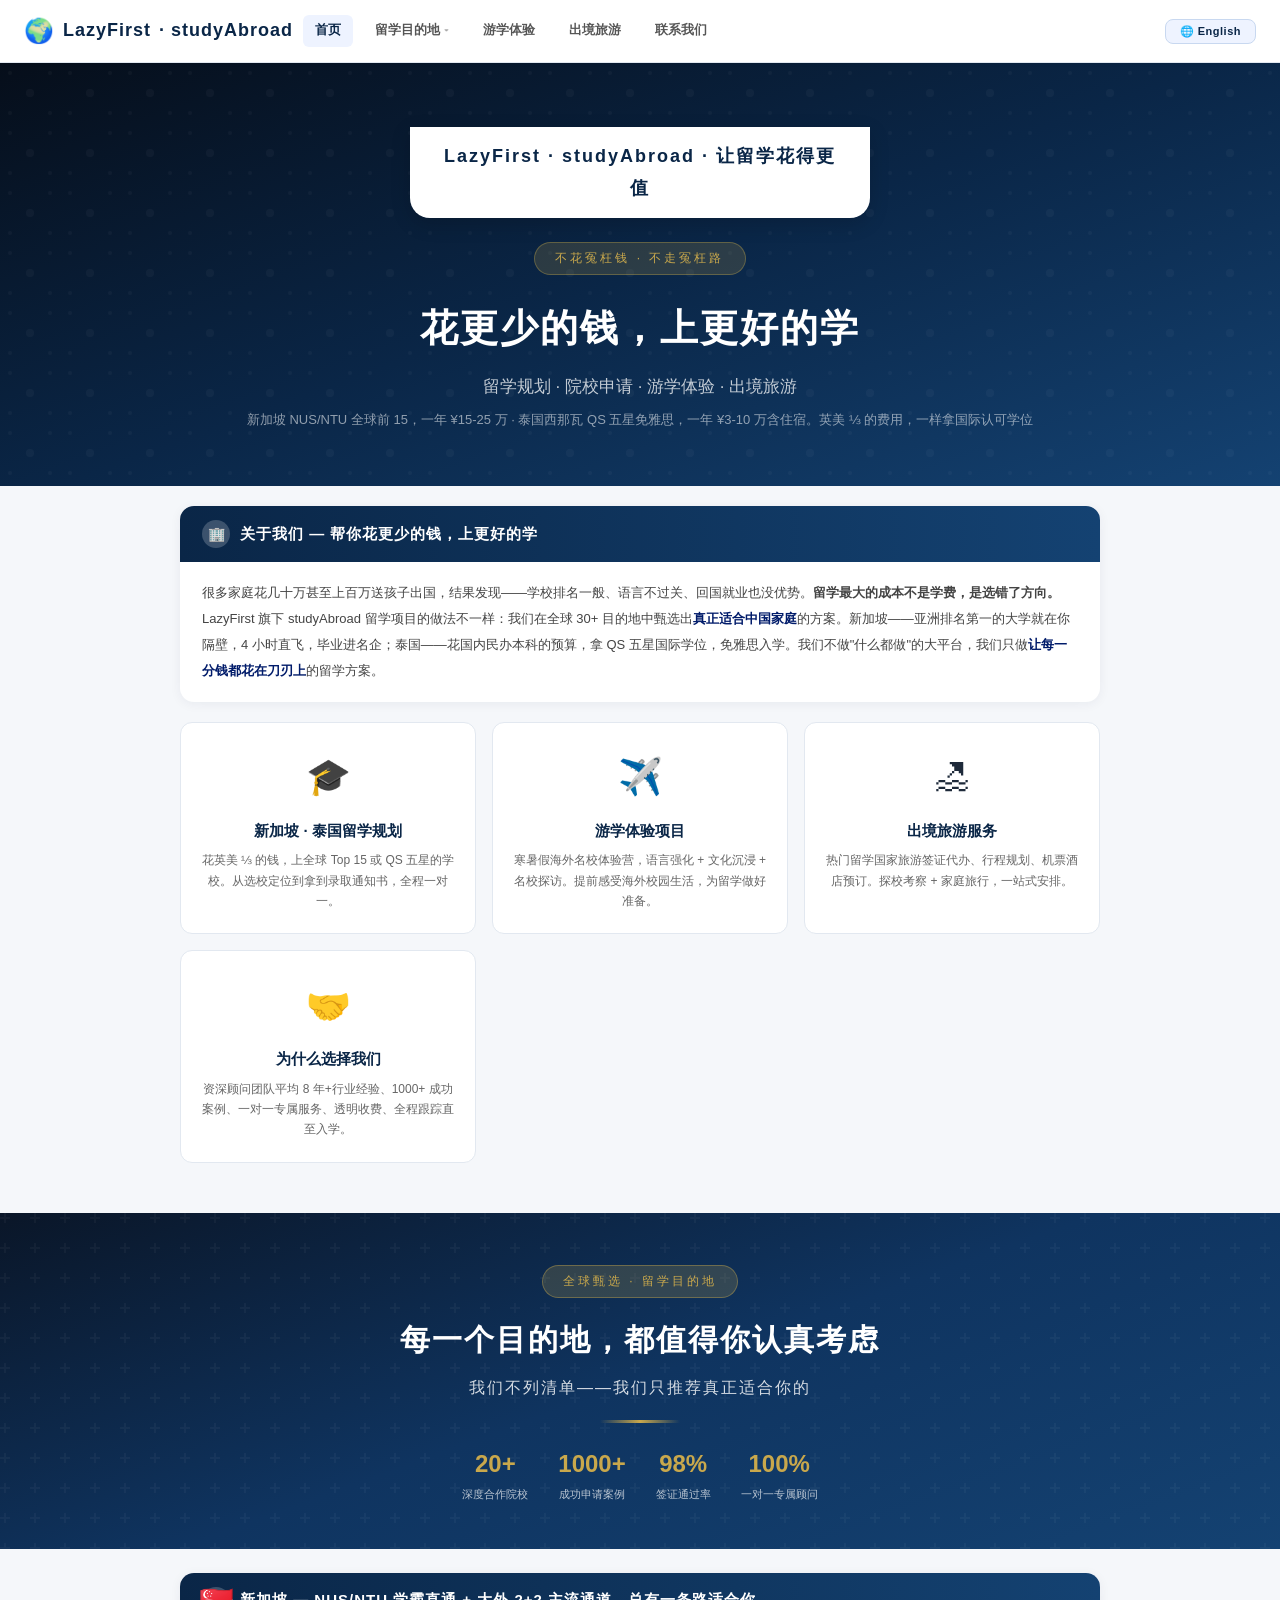
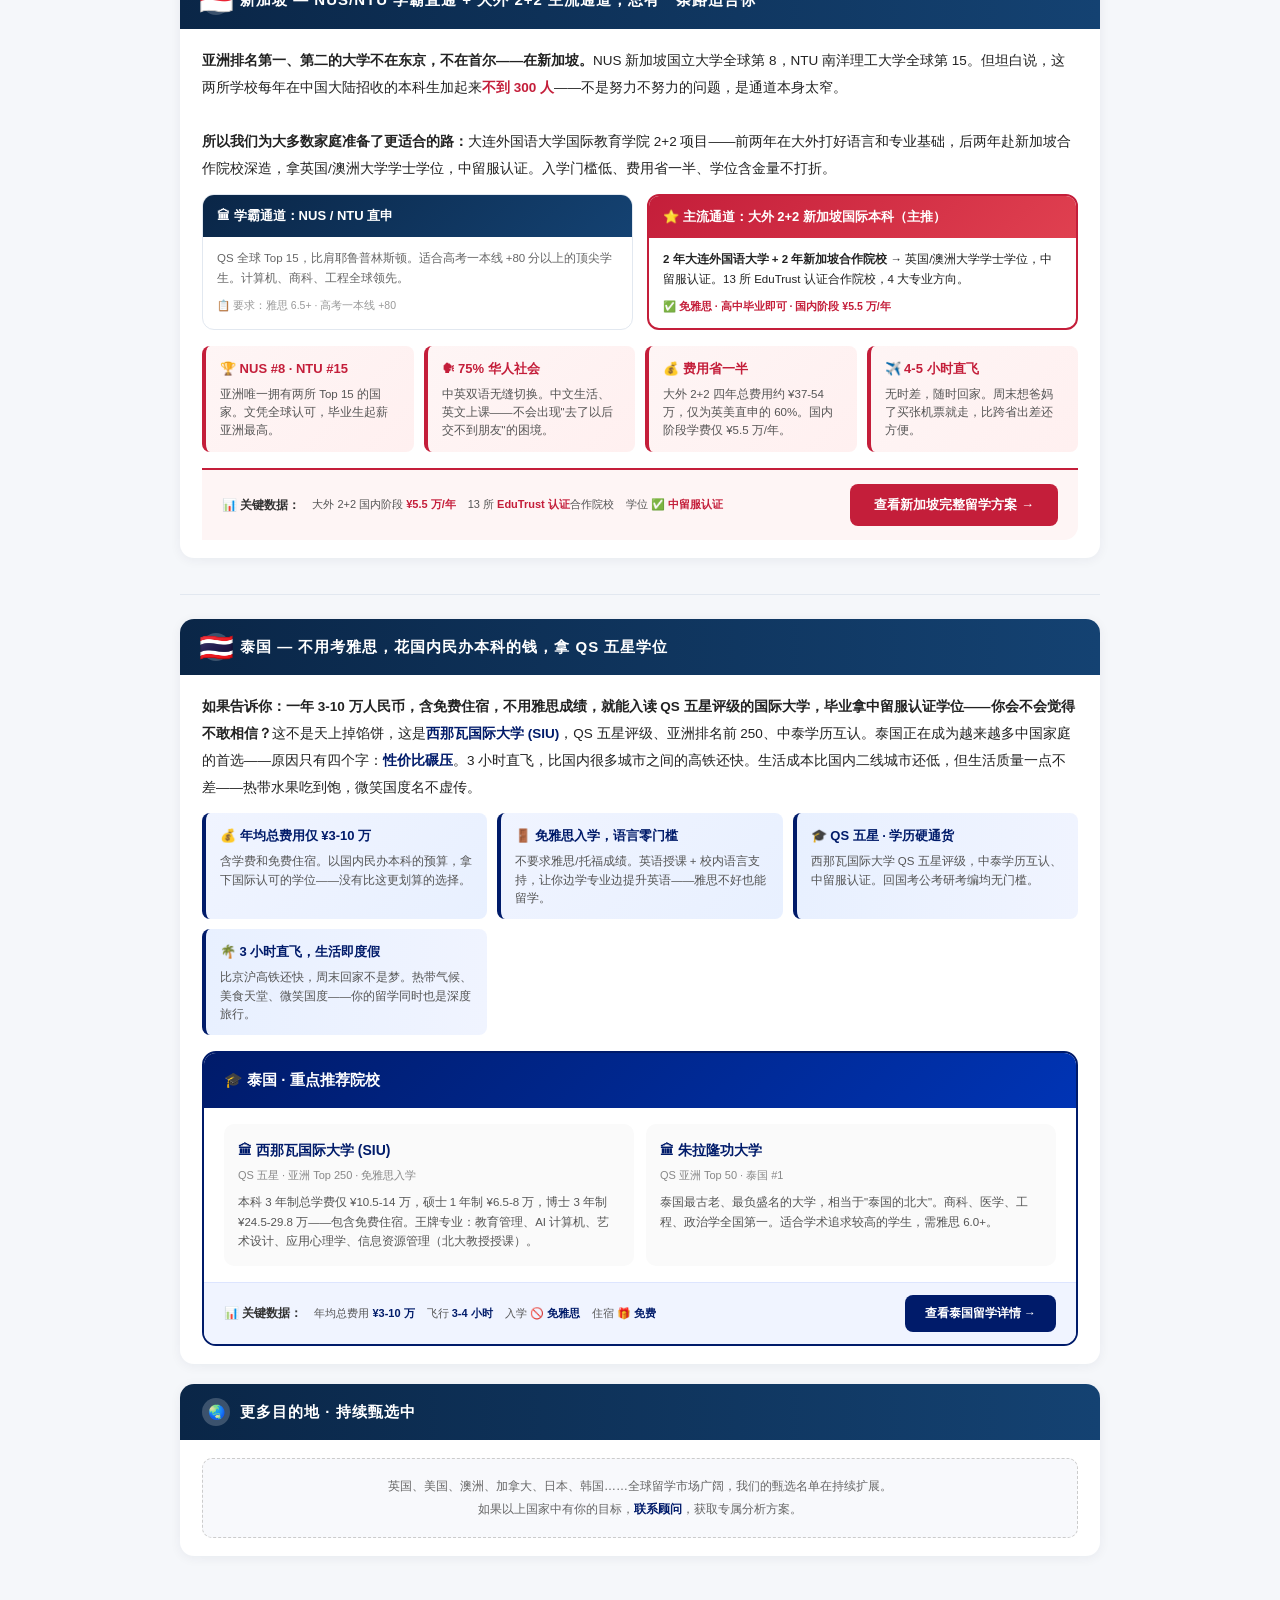
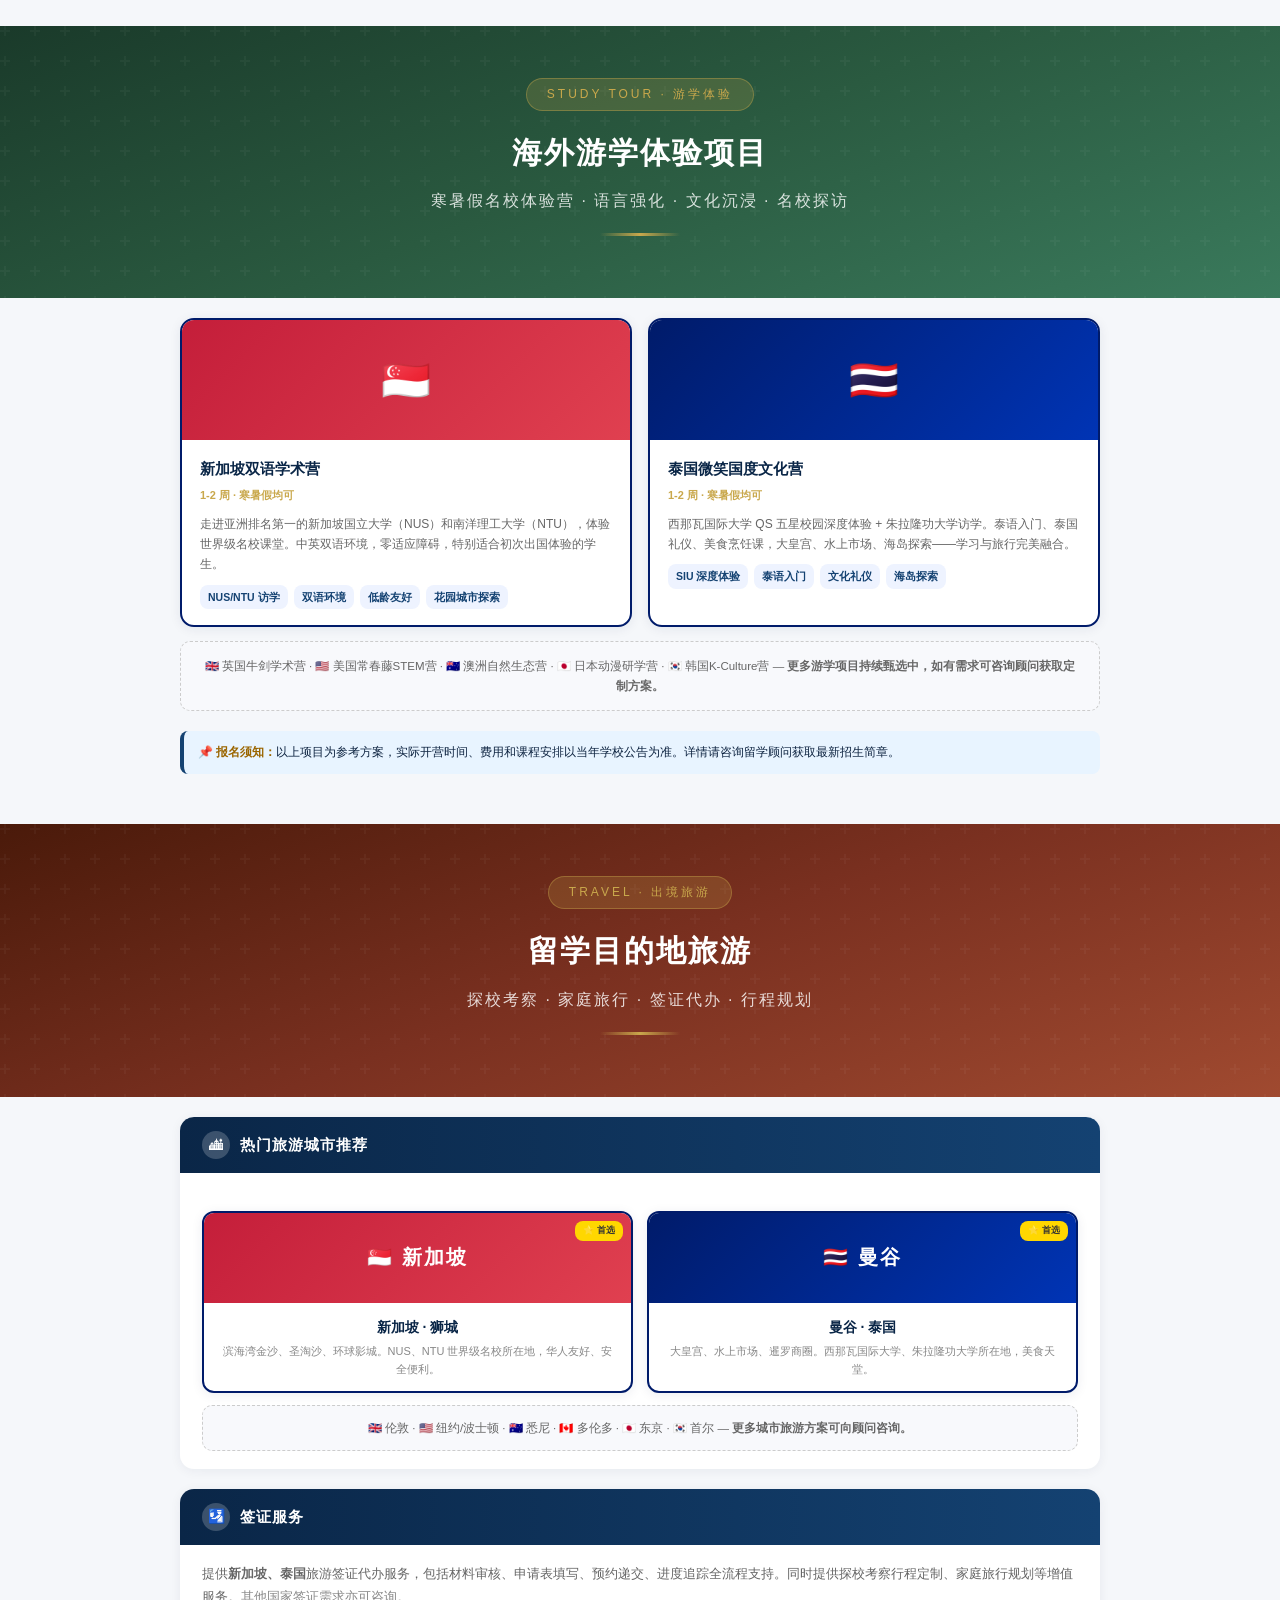
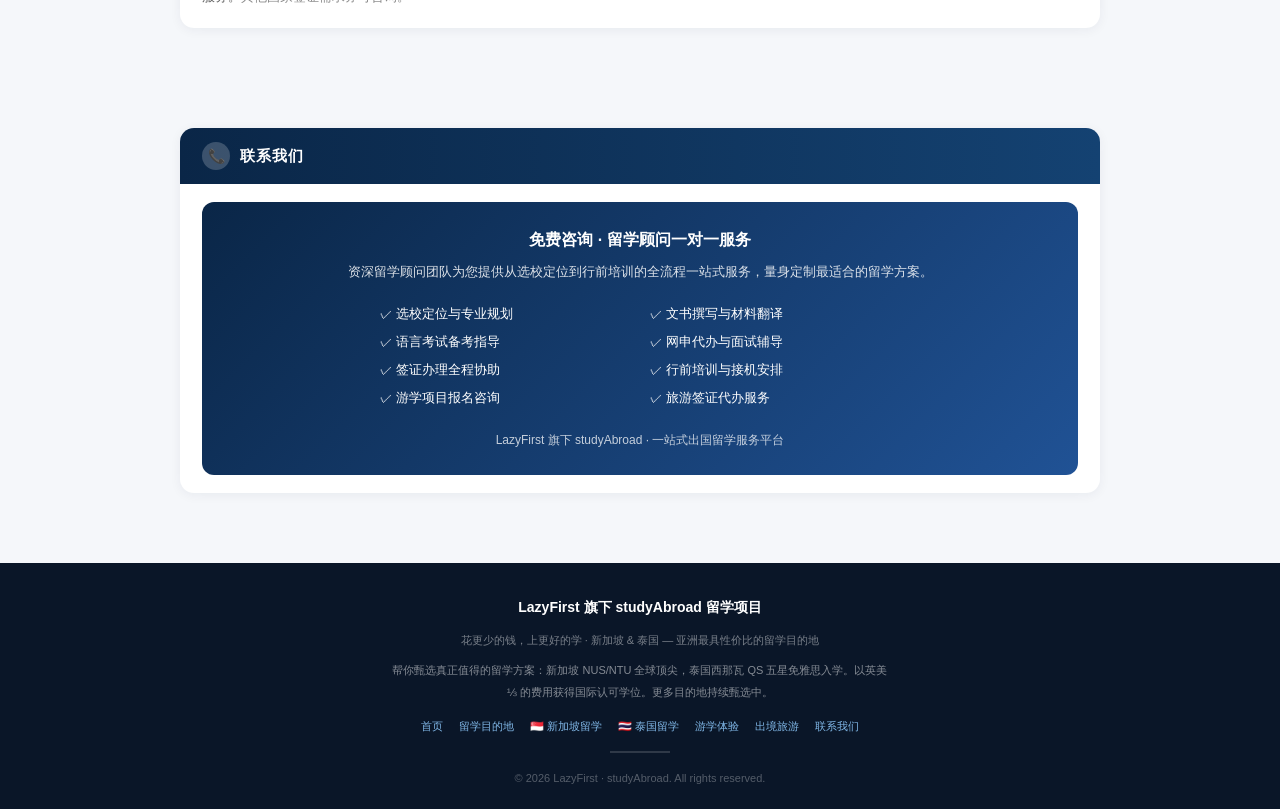
==== index.html @ 989ac6bc "feat: studyAbroad 留学项目初始提交 - 首页 index.html: 新加坡+泰国重点推荐，全球甄选叙事 - 8个国家页面: sg/th/uk/us/au/ca/jp/kr - 新加" ====
<!DOCTYPE html>
<html lang="zh-CN">
<head>
<meta charset="UTF-8">
<meta name="viewport" content="width=device-width,initial-scale=1.0">
<title>LazyFirst · studyAbroad — 花更少的钱，上更好的学 | 新加坡 · 泰国留学</title>
<meta name="description" content="LazyFirst 旗下 studyAbroad 留学项目，帮你花更少的钱上更好的学。新加坡 NUS/NTU 全球前 15，一年 ¥15-25 万；泰国西那瓦 QS 五星免雅思，一年 ¥3-10 万含住宿。留学规划、院校申请、游学体验一站式服务。">
<meta property="og:title" content="LazyFirst · studyAbroad — 花更少的钱，上更好的学">
<meta property="og:description" content="新加坡 NUS/NTU 全球顶尖，泰国西那瓦 QS 五星免雅思。用英美 ⅓ 的费用，拿国际认可的学位。">
<meta property="og:type" content="website">
<link rel="stylesheet" href="css/style.css">
<style>
/* Inline styles specific to portal homepage */
.country-card{position:relative;}
.country-card.partner{border-color:#144272;border-width:2px;}
.country-card.partner .cc-tag{display:block;}
.school-card.disabled{opacity:.7;pointer-events:none;position:relative;}
.school-card.disabled .sc-img::after{content:"即将上线";position:absolute;top:50%;left:50%;transform:translate(-50%,-50%);background:rgba(0,0,0,.5);color:#fff;font-size:12px;padding:4px 14px;border-radius:10px;}
</style>
<script type="application/ld+json">
{
  "@context": "https://schema.org",
  "@type": "EducationalOrganization",
  "name": "LazyFirst 旗下 studyAbroad 一站式出国留学服务平台",
  "description": "帮你花更少的钱上更好的学。新加坡 NUS/NTU 全球顶尖，泰国西那瓦 QS 五星免雅思入学，留学规划院校申请游学体验一站式服务",
  "address": {"@type": "PostalAddress","addressCountry": "CN"}
}
</script>
</head>
<body>

<!-- ══ Brand Bar ══ -->
<div class="brand-bar">
  <a href="#home" class="brand-logo">
    <span class="logo-icon">🌍</span> <strong>LazyFirst</strong> · studyAbroad
  </a>
  <div class="brand-nav">
    <a href="#home" class="active"><span class="zh-text">首页</span><span class="en-text">Home</span></a>
    <div class="nav-dropdown">
      <a href="#destinations"><span class="zh-text">留学目的地</span><span class="en-text">Destinations</span></a>
      <div class="dropdown-menu">
        <a href="schools/sg.html">🇸🇬 <span class="zh-text">新加坡留学</span><span class="en-text">Singapore</span> <span style="font-size:10px;color:#e6a817;">⭐ 甄选</span></a>
        <a href="schools/th.html">🇹🇭 <span class="zh-text">泰国留学</span><span class="en-text">Thailand</span> <span style="font-size:10px;color:#e6a817;">⭐ 甄选</span></a>
      </div>
    </div>
    <a href="#tours"><span class="zh-text">游学体验</span><span class="en-text">Study Tours</span></a>
    <a href="#travel"><span class="zh-text">出境旅游</span><span class="en-text">Travel</span></a>
    <a href="#contact"><span class="zh-text">联系我们</span><span class="en-text">Contact</span></a>
  </div>
  <button class="brand-lang-btn" id="lang-toggle">🌐 English</button>
</div>

<!-- ═══ Chinese Panel (default) ═══ -->
<div class="panel" id="panel-zh" lang="zh-CN">

<!-- ══ #home — 首页 ══ -->
<div id="home-zh">
  <div class="hero-portal">
    <div class="hero-brand-bar">LazyFirst · studyAbroad · 让留学花得更值</div>
    <div class="hp-badge">不花冤枉钱 · 不走冤枉路</div>
    <h1>花更少的钱，上更好的学</h1>
    <div class="hp-sub">留学规划 · 院校申请 · 游学体验 · 出境旅游</div>
    <div class="hp-tagline">新加坡 NUS/NTU 全球前 15，一年 ¥15-25 万 · 泰国西那瓦 QS 五星免雅思，一年 ¥3-10 万含住宿。英美 ⅓ 的费用，一样拿国际认可学位</div>
  </div>

  <div class="container">
    <div class="section" style="margin-top:20px;">
      <div class="section-header"><div class="ic">🏢</div><h3>关于我们 — 帮你花更少的钱，上更好的学</h3></div>
      <div class="section-body">
        <p style="font-size:13px;color:#444;line-height:2;">很多家庭花几十万甚至上百万送孩子出国，结果发现——学校排名一般、语言不过关、回国就业也没优势。<strong>留学最大的成本不是学费，是选错了方向。</strong>LazyFirst 旗下 studyAbroad 留学项目的做法不一样：我们在全球 30+ 目的地中甄选出<strong style="color:#001b6a;">真正适合中国家庭</strong>的方案。新加坡——亚洲排名第一的大学就在你隔壁，4 小时直飞，毕业进名企；泰国——花国内民办本科的预算，拿 QS 五星国际学位，免雅思入学。我们不做"什么都做"的大平台，我们只做<strong style="color:#001b6a;">让每一分钱都花在刀刃上</strong>的留学方案。</p>
      </div>
    </div>

    <div class="co-grid">
      <div class="co-card">
        <div class="co-icon">🎓</div>
        <h4>新加坡 · 泰国留学规划</h4>
        <p>花英美 ⅓ 的钱，上全球 Top 15 或 QS 五星的学校。从选校定位到拿到录取通知书，全程一对一。</p>
      </div>
      <div class="co-card">
        <div class="co-icon">✈️</div>
        <h4>游学体验项目</h4>
        <p>寒暑假海外名校体验营，语言强化 + 文化沉浸 + 名校探访。提前感受海外校园生活，为留学做好准备。</p>
      </div>
      <div class="co-card">
        <div class="co-icon">🏖</div>
        <h4>出境旅游服务</h4>
        <p>热门留学国家旅游签证代办、行程规划、机票酒店预订。探校考察 + 家庭旅行，一站式安排。</p>
      </div>
      <div class="co-card">
        <div class="co-icon">🤝</div>
        <h4>为什么选择我们</h4>
        <p>资深顾问团队平均 8 年+行业经验、1000+ 成功案例、一对一专属服务、透明收费、全程跟踪直至入学。</p>
      </div>
    </div>
  </div>
</div>

<!-- ══ #destinations — 留学目的地 ══ -->
<div id="destinations-zh">
  <div class="cover" style="background:linear-gradient(160deg,#0a1628 0%,#0f3460 50%,#144272 100%);">
    <div class="cover-badge">全球甄选 · 留学目的地</div>
    <h1>每一个目的地，都值得你认真考虑</h1>
    <h2>我们不列清单——我们只推荐真正适合你的</h2>
    <div class="cover-divider"></div>
    <div class="cover-stats">
      <div class="s"><div class="n">20+</div><div class="l">深度合作院校</div></div>
      <div class="s"><div class="n">1000+</div><div class="l">成功申请案例</div></div>
      <div class="s"><div class="n">98%</div><div class="l">签证通过率</div></div>
      <div class="s"><div class="n">100%</div><div class="l">一对一专属顾问</div></div>
    </div>
  </div>

  <div class="container">

    <!-- ═══════ 🇸🇬 新加坡 ═══════ -->
    <div class="section" style="margin-top:24px;">
      <div class="section-header">
        <div class="ic" style="font-size:28px;">🇸🇬</div>
        <h3>新加坡 — NUS/NTU 学霸直通 + 大外 2+2 主流通道，总有一条路适合你</h3>
      </div>
      <div class="section-body">
        <!-- 销售话术 -->
        <p style="font-size:13.5px;color:#222;line-height:2;margin-bottom:12px;">
          <strong>亚洲排名第一、第二的大学不在东京，不在首尔——在新加坡。</strong>NUS 新加坡国立大学全球第 8，NTU 南洋理工大学全球第 15。但坦白说，这两所学校每年在中国大陆招收的本科生加起来<strong style="color:#c41e3a;">不到 300 人</strong>——不是努力不努力的问题，是通道本身太窄。<br><br>
          <strong>所以我们为大多数家庭准备了更适合的路：</strong>大连外国语大学国际教育学院 2+2 项目——前两年在大外打好语言和专业基础，后两年赴新加坡合作院校深造，拿英国/澳洲大学学士学位，中留服认证。入学门槛低、费用省一半、学位含金量不打折。
        </p>

        <!-- 两条路 -->
        <div style="display:grid;grid-template-columns:1fr 1fr;gap:14px;margin-bottom:16px;">
          <!-- 学霸通道 -->
          <div style="background:#fff;border:1px solid #e2e8f0;border-radius:12px;overflow:hidden;">
            <div style="background:linear-gradient(135deg,#0a2647,#144272);padding:10px 14px;color:#fff;font-size:13px;font-weight:700;">🏛 学霸通道：NUS / NTU 直申</div>
            <div style="padding:12px 14px;">
              <p style="font-size:11.5px;color:#666;line-height:1.7;margin:0;">QS 全球 Top 15，比肩耶鲁普林斯顿。适合高考一本线 +80 分以上的顶尖学生。计算机、商科、工程全球领先。</p>
              <div style="font-size:10.5px;color:#999;margin-top:8px;">📋 要求：雅思 6.5+ · 高考一本线 +80</div>
            </div>
          </div>
          <!-- 主流通道 -->
          <div style="background:#fff;border:2px solid #c41e3a;border-radius:12px;overflow:hidden;">
            <div style="background:linear-gradient(135deg,#c41e3a,#e04050);padding:10px 14px;color:#fff;font-size:13px;font-weight:700;">⭐ 主流通道：大外 2+2 新加坡国际本科（主推）</div>
            <div style="padding:12px 14px;">
              <p style="font-size:11.5px;color:#222;line-height:1.7;margin:0;"><strong>2 年大连外国语大学 + 2 年新加坡合作院校</strong> → 英国/澳洲大学学士学位，中留服认证。13 所 EduTrust 认证合作院校，4 大专业方向。</p>
              <div style="font-size:10.5px;color:#c41e3a;font-weight:700;margin-top:8px;">✅ 免雅思 · 高中毕业即可 · 国内阶段 ¥5.5 万/年</div>
            </div>
          </div>
        </div>

        <!-- 为什么新加坡 — 核心卖点 -->
        <div style="display:grid;grid-template-columns:repeat(auto-fit,minmax(200px,1fr));gap:10px;margin-bottom:0;">
          <div style="background:linear-gradient(135deg,#fef5f5,#fff0f0);border-left:4px solid #c41e3a;padding:12px 14px;border-radius:8px;">
            <div style="font-weight:700;font-size:13px;color:#c41e3a;margin-bottom:4px;">🏆 NUS #8 · NTU #15</div>
            <div style="font-size:11.5px;color:#555;line-height:1.6;">亚洲唯一拥有两所 Top 15 的国家。文凭全球认可，毕业生起薪亚洲最高。</div>
          </div>
          <div style="background:linear-gradient(135deg,#fef5f5,#fff0f0);border-left:4px solid #c41e3a;padding:12px 14px;border-radius:8px;">
            <div style="font-weight:700;font-size:13px;color:#c41e3a;margin-bottom:4px;">🗣 75% 华人社会</div>
            <div style="font-size:11.5px;color:#555;line-height:1.6;">中英双语无缝切换。中文生活、英文上课——不会出现"去了以后交不到朋友"的困境。</div>
          </div>
          <div style="background:linear-gradient(135deg,#fef5f5,#fff0f0);border-left:4px solid #c41e3a;padding:12px 14px;border-radius:8px;">
            <div style="font-weight:700;font-size:13px;color:#c41e3a;margin-bottom:4px;">💰 费用省一半</div>
            <div style="font-size:11.5px;color:#555;line-height:1.6;">大外 2+2 四年总费用约 ¥37-54 万，仅为英美直申的 60%。国内阶段学费仅 ¥5.5 万/年。</div>
          </div>
          <div style="background:linear-gradient(135deg,#fef5f5,#fff0f0);border-left:4px solid #c41e3a;padding:12px 14px;border-radius:8px;">
            <div style="font-weight:700;font-size:13px;color:#c41e3a;margin-bottom:4px;">✈️ 4-5 小时直飞</div>
            <div style="font-size:11.5px;color:#555;line-height:1.6;">无时差，随时回家。周末想爸妈了买张机票就走，比跨省出差还方便。</div>
          </div>
        </div>

        <!-- CTA -->
        <div style="background:#fef5f5;padding:14px 20px;border-top:2px solid #c41e3a;display:flex;align-items:center;flex-wrap:wrap;gap:12px;margin-top:16px;border-radius:0 0 14px 0;">
          <div style="font-size:12px;color:#333;font-weight:700;">📊 关键数据：</div>
          <div style="font-size:11px;color:#555;">大外 2+2 国内阶段 <strong style="color:#c41e3a;">¥5.5 万/年</strong></div>
          <div style="font-size:11px;color:#555;">13 所 <strong style="color:#c41e3a;">EduTrust 认证</strong>合作院校</div>
          <div style="font-size:11px;color:#555;">学位 <strong style="color:#c41e3a;">✅ 中留服认证</strong></div>
          <a href="schools/sg.html" style="margin-left:auto;background:#c41e3a;color:#fff;padding:10px 24px;border-radius:8px;text-decoration:none;font-size:13px;font-weight:700;">查看新加坡完整留学方案 →</a>
        </div>
      </div>
    </div>

    <div class="section-divider"></div>

    <!-- ═══════ 🇹🇭 泰国 ═══════ -->
    <div class="section" style="margin-top:20px;">
      <div class="section-header">
        <div class="ic" style="font-size:28px;">🇹🇭</div>
        <h3>泰国 — 不用考雅思，花国内民办本科的钱，拿 QS 五星学位</h3>
      </div>
      <div class="section-body">
        <!-- 销售话术 -->
        <p style="font-size:13.5px;color:#222;line-height:2;margin-bottom:12px;">
          <strong>如果告诉你：一年 3-10 万人民币，含免费住宿，不用雅思成绩，就能入读 QS 五星评级的国际大学，毕业拿中留服认证学位——你会不会觉得不敢相信？</strong>这不是天上掉馅饼，这是<strong style="color:#001b6a;">西那瓦国际大学 (SIU)</strong>，QS 五星评级、亚洲排名前 250、中泰学历互认。泰国正在成为越来越多中国家庭的首选——原因只有四个字：<strong style="color:#001b6a;">性价比碾压</strong>。3 小时直飞，比国内很多城市之间的高铁还快。生活成本比国内二线城市还低，但生活质量一点不差——热带水果吃到饱，微笑国度名不虚传。
        </p>

        <!-- 为什么泰国 — 核心卖点 -->
        <div style="display:grid;grid-template-columns:repeat(auto-fit,minmax(240px,1fr));gap:10px;margin-bottom:16px;">
          <div style="background:linear-gradient(135deg,#f0f4ff,#e8f0ff);border-left:4px solid #001b6a;padding:12px 14px;border-radius:8px;">
            <div style="font-weight:700;font-size:13px;color:#001b6a;margin-bottom:4px;">💰 年均总费用仅 ¥3-10 万</div>
            <div style="font-size:11.5px;color:#555;line-height:1.6;">含学费和免费住宿。以国内民办本科的预算，拿下国际认可的学位——没有比这更划算的选择。</div>
          </div>
          <div style="background:linear-gradient(135deg,#f0f4ff,#e8f0ff);border-left:4px solid #001b6a;padding:12px 14px;border-radius:8px;">
            <div style="font-weight:700;font-size:13px;color:#001b6a;margin-bottom:4px;">🚪 免雅思入学，语言零门槛</div>
            <div style="font-size:11.5px;color:#555;line-height:1.6;">不要求雅思/托福成绩。英语授课 + 校内语言支持，让你边学专业边提升英语——雅思不好也能留学。</div>
          </div>
          <div style="background:linear-gradient(269deg,#f0f4ff,#e8f0ff);border-left:4px solid #001b6a;padding:12px 14px;border-radius:8px;">
            <div style="font-weight:700;font-size:13px;color:#001b6a;margin-bottom:4px;">🎓 QS 五星 · 学历硬通货</div>
            <div style="font-size:11.5px;color:#555;line-height:1.6;">西那瓦国际大学 QS 五星评级，中泰学历互认、中留服认证。回国考公考研考编均无门槛。</div>
          </div>
          <div style="background:linear-gradient(269deg,#f0f4ff,#e8f0ff);border-left:4px solid #001b6a;padding:12px 14px;border-radius:8px;">
            <div style="font-weight:700;font-size:13px;color:#001b6a;margin-bottom:4px;">🌴 3 小时直飞，生活即度假</div>
            <div style="font-size:11.5px;color:#555;line-height:1.6;">比京沪高铁还快，周末回家不是梦。热带气候、美食天堂、微笑国度——你的留学同时也是深度旅行。</div>
          </div>
        </div>

        <!-- 推荐项目 -->
        <div style="background:#fff;border:2px solid #001b6a;border-radius:14px;overflow:hidden;">
          <div style="background:linear-gradient(135deg,#001b6a,#0034b5);padding:14px 20px;color:#fff;font-size:15px;font-weight:700;">🎓 泰国 · 重点推荐院校</div>
          <div style="padding:16px 20px;display:grid;grid-template-columns:repeat(auto-fit,minmax(260px,1fr));gap:12px;">
            <div style="background:#fafafa;border-radius:10px;padding:14px;">
              <div style="font-weight:700;font-size:14px;color:#001b6a;">🏛 西那瓦国际大学 (SIU)</div>
              <div style="font-size:11px;color:#888;margin:4px 0;">QS 五星 · 亚洲 Top 250 · 免雅思入学</div>
              <p style="font-size:11.5px;color:#555;line-height:1.7;margin:8px 0 0;">本科 3 年制总学费仅 ¥10.5-14 万，硕士 1 年制 ¥6.5-8 万，博士 3 年制 ¥24.5-29.8 万——包含免费住宿。王牌专业：教育管理、AI 计算机、艺术设计、应用心理学、信息资源管理（北大教授授课）。</p>
            </div>
            <div style="background:#fafafa;border-radius:10px;padding:14px;">
              <div style="font-weight:700;font-size:14px;color:#001b6a;">🏛 朱拉隆功大学</div>
              <div style="font-size:11px;color:#888;margin:4px 0;">QS 亚洲 Top 50 · 泰国 #1</div>
              <p style="font-size:11.5px;color:#555;line-height:1.7;margin:8px 0 0;">泰国最古老、最负盛名的大学，相当于"泰国的北大"。商科、医学、工程、政治学全国第一。适合学术追求较高的学生，需雅思 6.0+。</p>
            </div>
          </div>
          <div style="background:#f0f4ff;padding:12px 20px;border-top:1px solid #dde5ff;display:flex;align-items:center;flex-wrap:wrap;gap:12px;">
            <div style="font-size:12px;color:#333;font-weight:700;">📊 关键数据：</div>
            <div style="font-size:11px;color:#555;">年均总费用 <strong style="color:#001b6a;">¥3-10 万</strong></div>
            <div style="font-size:11px;color:#555;">飞行 <strong style="color:#001b6a;">3-4 小时</strong></div>
            <div style="font-size:11px;color:#555;">入学 <strong style="color:#001b6a;">🚫 免雅思</strong></div>
            <div style="font-size:11px;color:#555;">住宿 <strong style="color:#001b6a;">🎁 免费</strong></div>
            <a href="schools/th.html" style="margin-left:auto;background:#001b6a;color:#fff;padding:8px 20px;border-radius:8px;text-decoration:none;font-size:12px;font-weight:700;">查看泰国留学详情 →</a>
          </div>
        </div>
      </div>
    </div>

    <!-- ══ 更多目的地 ══ -->
    <div class="section" style="margin-top:16px;">
      <div class="section-header"><div class="ic">🌏</div><h3>更多目的地 · 持续甄选中</h3></div>
      <div class="section-body">
        <div style="background:#f8f9fc;border:1px dashed #ccc;border-radius:10px;padding:16px 20px;text-align:center;">
          <p style="font-size:12px;color:#666;line-height:1.9;margin:0;">
            英国、美国、澳洲、加拿大、日本、韩国……全球留学市场广阔，我们的甄选名单在持续扩展。<br>如果以上国家中有你的目标，<strong style="color:#001b6a;">联系顾问</strong>，获取专属分析方案。
          </p>
        </div>
      </div>
    </div>
  </div>
</div>

<!-- ══ #tours — 游学体验 ══ -->
<div id="tours-zh">
  <div class="cover" style="background:linear-gradient(160deg,#1a3a2a 0%,#2a5a40 50%,#3a7a5c 100%);">
    <div class="cover-badge">STUDY TOUR · 游学体验</div>
    <h1>海外游学体验项目</h1>
    <h2>寒暑假名校体验营 · 语言强化 · 文化沉浸 · 名校探访</h2>
    <div class="cover-divider"></div>
  </div>

  <div class="container">
    <div class="tour-grid">
      <div class="tour-card" style="border:2px solid #001b6a;position:relative;">
        <div style="position:absolute;top:10px;right:10px;background:#ffd700;color:#333;padding:2px 10px;border-radius:10px;font-size:10px;font-weight:700;">⭐ 热推</div>
        <div class="tc-img" style="background:linear-gradient(135deg,#c41e3a,#e04050);">🇸🇬</div>
        <div class="tc-body">
          <h4>新加坡双语学术营</h4>
          <div class="tc-dur">1-2 周 · 寒暑假均可</div>
          <p>走进亚洲排名第一的新加坡国立大学（NUS）和南洋理工大学（NTU），体验世界级名校课堂。中英双语环境，零适应障碍，特别适合初次出国体验的学生。</p>
          <div class="tc-tags"><span>NUS/NTU 访学</span><span>双语环境</span><span>低龄友好</span><span>花园城市探索</span></div>
        </div>
      </div>
      <div class="tour-card" style="border:2px solid #001b6a;position:relative;">
        <div style="position:absolute;top:10px;right:10px;background:#ffd700;color:#333;padding:2px 10px;border-radius:10px;font-size:10px;font-weight:700;">⭐ 热推</div>
        <div class="tc-img" style="background:linear-gradient(135deg,#001b6a,#0034b5);">🇹🇭</div>
        <div class="tc-body">
          <h4>泰国微笑国度文化营</h4>
          <div class="tc-dur">1-2 周 · 寒暑假均可</div>
          <p>西那瓦国际大学 QS 五星校园深度体验 + 朱拉隆功大学访学。泰语入门、泰国礼仪、美食烹饪课，大皇宫、水上市场、海岛探索——学习与旅行完美融合。</p>
          <div class="tc-tags"><span>SIU 深度体验</span><span>泰语入门</span><span>文化礼仪</span><span>海岛探索</span></div>
        </div>
      </div>
    </div>

    <div style="margin-top:14px;background:#f8f9fc;border:1px dashed #ccc;border-radius:10px;padding:14px 18px;font-size:11.5px;color:#666;text-align:center;">
      🇬🇧 英国牛剑学术营 · 🇺🇸 美国常春藤STEM营 · 🇦🇺 澳洲自然生态营 · 🇯🇵 日本动漫研学营 · 🇰🇷 韩国K-Culture营 — <strong>更多游学项目持续甄选中，如有需求可咨询顾问获取定制方案。</strong>
    </div>
    <div class="alert alert-info" style="margin-top:20px;">
      <strong>📌 报名须知：</strong>以上项目为参考方案，实际开营时间、费用和课程安排以当年学校公告为准。详情请咨询留学顾问获取最新招生简章。
    </div>
  </div>
</div>

<!-- ══ #travel — 出境旅游 ══ -->
<div id="travel-zh">
  <div class="cover" style="background:linear-gradient(160deg,#4a1a0a 0%,#7a3020 50%,#a04a30 100%);">
    <div class="cover-badge">TRAVEL · 出境旅游</div>
    <h1>留学目的地旅游</h1>
    <h2>探校考察 · 家庭旅行 · 签证代办 · 行程规划</h2>
    <div class="cover-divider"></div>
  </div>

  <div class="container">
    <div class="section" style="margin-top:20px;">
      <div class="section-header"><div class="ic">🏙</div><h3>热门旅游城市推荐</h3></div>
      <div class="section-body">
        <div class="city-grid" style="grid-template-columns:repeat(auto-fit,minmax(280px,1fr));">
          <div class="city-card" style="border:2px solid #001b6a;position:relative;">
            <div style="position:absolute;top:8px;right:8px;background:#ffd700;color:#333;padding:2px 8px;border-radius:8px;font-size:9px;font-weight:700;z-index:1;">⭐ 首选</div>
            <div class="cc-head" style="background:linear-gradient(135deg,#c41e3a,#e04050);">🇸🇬 新加坡</div>
            <div class="cc-body"><div class="cc-name">新加坡 · 狮城</div><div class="cc-desc">滨海湾金沙、圣淘沙、环球影城。NUS、NTU 世界级名校所在地，华人友好、安全便利。</div></div>
          </div>
          <div class="city-card" style="border:2px solid #001b6a;position:relative;">
            <div style="position:absolute;top:8px;right:8px;background:#ffd700;color:#333;padding:2px 8px;border-radius:8px;font-size:9px;font-weight:700;z-index:1;">⭐ 首选</div>
            <div class="cc-head" style="background:linear-gradient(135deg,#001b6a,#0034b5);">🇹🇭 曼谷</div>
            <div class="cc-body"><div class="cc-name">曼谷 · 泰国</div><div class="cc-desc">大皇宫、水上市场、暹罗商圈。西那瓦国际大学、朱拉隆功大学所在地，美食天堂。</div></div>
          </div>
        </div>
        <div style="margin-top:12px;background:#f8f9fc;border:1px dashed #ccc;border-radius:10px;padding:12px 16px;font-size:11.5px;color:#666;text-align:center;">
          🇬🇧 伦敦 · 🇺🇸 纽约/波士顿 · 🇦🇺 悉尼 · 🇨🇦 多伦多 · 🇯🇵 东京 · 🇰🇷 首尔 — <strong>更多城市旅游方案可向顾问咨询。</strong>
        </div>
      </div>
    </div>

    <div class="section" style="margin-top:20px;">
      <div class="section-header"><div class="ic">🛂</div><h3>签证服务</h3></div>
      <div class="section-body">
        <p style="font-size:12.5px;color:#666;line-height:1.9;">提供<strong>新加坡、泰国</strong>旅游签证代办服务，包括材料审核、申请表填写、预约递交、进度追踪全流程支持。同时提供探校考察行程定制、家庭旅行规划等增值服务。<span style="color:#888;">其他国家签证需求亦可咨询。</span></p>
      </div>
    </div>
  </div>
</div>

<!-- ══ #contact — 联系我们 ══ -->
<div id="contact-zh">
  <div class="container" style="margin-top:30px;">
    <div class="section">
      <div class="section-header"><div class="ic">📞</div><h3>联系我们</h3></div>
      <div class="section-body">
        <div class="agent-box">
          <h4>免费咨询 · 留学顾问一对一服务</h4>
          <p style="margin-bottom:20px;">资深留学顾问团队为您提供从选校定位到行前培训的全流程一站式服务，量身定制最适合的留学方案。</p>
          <div style="display:grid;grid-template-columns:1fr 1fr;gap:6px 20px;font-size:12.5px;margin-bottom:20px;text-align:left;max-width:520px;margin-left:auto;margin-right:auto;">
            <div>✓ 选校定位与专业规划</div><div>✓ 文书撰写与材料翻译</div>
            <div>✓ 语言考试备考指导</div><div>✓ 网申代办与面试辅导</div>
            <div>✓ 签证办理全程协助</div><div>✓ 行前培训与接机安排</div>
            <div>✓ 游学项目报名咨询</div><div>✓ 旅游签证代办服务</div>
          </div>
          <p style="font-size:12px;opacity:.75;">LazyFirst 旗下 studyAbroad · 一站式出国留学服务平台</p>
        </div>
      </div>
    </div>
  </div>
</div>

</div><!-- /panel-zh -->

<!-- ═══ English Panel ═══ -->
<div class="panel" id="panel-en" lang="en">

<!-- ══ #home-en — Home ══ -->
<div id="home-en">
  <div class="hero-portal">
    <div class="hero-brand-bar">LazyFirst · studyAbroad · Smarter Investment in Education</div>
    <div class="hp-badge">No Waste. No Detours.</div>
    <h1>Better Schools. Less Money.</h1>
    <div class="hp-sub">Study Planning · University Applications · Study Tours · Travel</div>
    <div class="hp-tagline">Singapore NUS/NTU Global Top 15, ¥150-250K/year · Thailand SIU QS 5-Star, No IELTS, ¥30-100K/year incl. housing. Internationally recognized degrees at ⅓ the cost of UK/US</div>
  </div>

  <div class="container">
    <div class="section" style="margin-top:20px;">
      <div class="section-header"><div class="ic">🏢</div><h3>About Us — Better Schools, Less Money</h3></div>
      <div class="section-body">
        <p style="font-size:13px;color:#444;line-height:2;">Too many families spend hundreds of thousands on study abroad — only to end up at a mediocre school, struggling with language, with no career advantage back home. <strong>The biggest cost of studying abroad isn't tuition — it's picking the wrong path.</strong> LazyFirst's studyAbroad program does things differently. We've evaluated 30+ global destinations and hand-picked the ones that <strong style="color:#001b6a;">truly deliver for Chinese families</strong>. Singapore — Asia's #1 university is right next door, 4-hour flight, straight into top companies. Thailand — get a QS 5-Star international degree at the cost of a Chinese private college, zero language test required. We're not a "do-everything" platform. We're the platform that makes <strong style="color:#001b6a;">every yuan count</strong>.</p>
      </div>
    </div>

    <div class="co-grid">
      <div class="co-card"><div class="co-icon">🎓</div><h4>Singapore & Thailand Planning</h4><p>Top 15 global or QS 5-Star schools at ⅓ the cost of UK/US. From school selection to offer letters — one-on-one, start to finish.</p></div>
      <div class="co-card"><div class="co-icon">✈️</div><h4>Study Tour Programs</h4><p>Summer/winter camps at world-class universities. Language immersion + cultural experience + campus tours to preview your future.</p></div>
      <div class="co-card"><div class="co-icon">🏖</div><h4>Travel Services</h4><p>Visa assistance, itinerary planning, flight & hotel booking for popular study destinations. Campus visits + family trips combined.</p></div>
      <div class="co-card"><div class="co-icon">🤝</div><h4>Why Choose Us</h4><p>8+ years average counselor experience, 1000+ successful cases, one-on-one dedicated service, transparent pricing, full tracking until enrollment.</p></div>
    </div>
  </div>
</div>

<!-- ══ #destinations-en ══ -->
<div id="destinations-en">
  <div class="cover" style="background:linear-gradient(160deg,#0a1628 0%,#0f3460 50%,#144272 100%);">
    <div class="cover-badge">Globally Curated · Destinations</div>
    <h1>Every Destination Deserves Your Attention</h1>
    <h2>We don't list — we recommend what truly fits you</h2>
    <div class="cover-divider"></div>
    <div class="cover-stats">
      <div class="s"><div class="n">20+</div><div class="l">Partner Schools</div></div>
      <div class="s"><div class="n">1000+</div><div class="l">Success Cases</div></div>
      <div class="s"><div class="n">98%</div><div class="l">Visa Approval</div></div>
      <div class="s"><div class="n">100%</div><div class="l">1-on-1 Counseling</div></div>
    </div>
  </div>

  <div class="container">

    <!-- ═══════ 🇸🇬 Singapore ═══════ -->
    <div class="section" style="margin-top:24px;">
      <div class="section-header">
        <div class="ic" style="font-size:28px;">🇸🇬</div>
        <h3>Singapore — NUS/NTU for Top Students + DLUFL 2+2 for Everyone Else</h3>
      </div>
      <div class="section-body">
        <p style="font-size:13.5px;color:#222;line-height:2;margin-bottom:12px;">
          <strong>Asia's #1 and #2 universities — both in Singapore.</strong> NUS ranks #8 globally, NTU #15. But here's the honest truth: these two schools admit fewer than <strong style="color:#c41e3a;">300 Chinese undergraduates combined</strong> each year. It's not about effort — the pathway is simply too narrow.<br><br>
          <strong>That's why we built a smarter route for the other 99%:</strong> Dalian University of Foreign Languages (DLUFL) 2+2 International Program. Two years at DLUFL building your language and academic foundation, then two years at an EduTrust-certified partner institution in Singapore. Graduate with a UK or Australian university degree, fully recognized by China's CSCSE. Lower entry barrier, half the cost, same degree recognition.
        </p>

        <!-- Two paths -->
        <div style="display:grid;grid-template-columns:1fr 1fr;gap:14px;margin-bottom:16px;">
          <div style="background:#fff;border:1px solid #e2e8f0;border-radius:12px;overflow:hidden;">
            <div style="background:linear-gradient(135deg,#0a2647,#144272);padding:10px 14px;color:#fff;font-size:13px;font-weight:700;">🏛 Elite Track: NUS / NTU Direct</div>
            <div style="padding:12px 14px;">
              <p style="font-size:11.5px;color:#666;line-height:1.7;margin:0;">QS Global Top 15, rivaling Yale and Princeton. For top-tier students scoring 80+ above the first-tier cutoff. Computing, business, engineering at the highest level.</p>
              <div style="font-size:10.5px;color:#999;margin-top:8px;">📋 Requires: IELTS 6.5+ · Gaokao 80+ above Tier 1</div>
            </div>
          </div>
          <div style="background:#fff;border:2px solid #c41e3a;border-radius:12px;overflow:hidden;">
            <div style="background:linear-gradient(135deg,#c41e3a,#e04050);padding:10px 14px;color:#fff;font-size:13px;font-weight:700;">⭐ Mainstream Track: DLUFL 2+2 Program (Featured)</div>
            <div style="padding:12px 14px;">
              <p style="font-size:11.5px;color:#222;line-height:1.7;margin:0;"><strong>2 yrs DLUFL + 2 yrs Singapore partner</strong> → UK/Australian bachelor's degree, CSCSE certified. 13 EduTrust partner schools, 4 major fields.</p>
              <div style="font-size:10.5px;color:#c41e3a;font-weight:700;margin-top:8px;">✅ No IELTS · High school diploma · ¥55K/yr in China</div>
            </div>
          </div>
        </div>

        <div style="display:grid;grid-template-columns:repeat(auto-fit,minmax(200px,1fr));gap:10px;margin-bottom:0;">
          <div style="background:linear-gradient(135deg,#fef5f5,#fff0f0);border-left:4px solid #c41e3a;padding:12px 14px;border-radius:8px;">
            <div style="font-weight:700;font-size:13px;color:#c41e3a;margin-bottom:4px;">🏆 NUS #8 · NTU #15</div>
            <div style="font-size:11.5px;color:#555;line-height:1.6;">The only Asian country with two Top 15 universities. Degrees recognized worldwide with Asia's highest starting salaries.</div>
          </div>
          <div style="background:linear-gradient(135deg,#fef5f5,#fff0f0);border-left:4px solid #c41e3a;padding:12px 14px;border-radius:8px;">
            <div style="font-weight:700;font-size:13px;color:#c41e3a;margin-bottom:4px;">🗣 75% Chinese society</div>
            <div style="font-size:11.5px;color:#555;line-height:1.6;">Bilingual lifestyle — Chinese for daily life, English for class. Zero language barrier, zero culture shock.</div>
          </div>
          <div style="background:linear-gradient(135deg,#fef5f5,#fff0f0);border-left:4px solid #c41e3a;padding:12px 14px;border-radius:8px;">
            <div style="font-weight:700;font-size:13px;color:#c41e3a;margin-bottom:4px;">💰 Half the cost</div>
            <div style="font-size:11.5px;color:#555;line-height:1.6;">DLUFL 2+2 total 4-year cost ~¥370-540K vs ¥600K-1M for direct UK/US. China phase: just ¥55K/yr tuition.</div>
          </div>
          <div style="background:linear-gradient(135deg,#fef5f5,#fff0f0);border-left:4px solid #c41e3a;padding:12px 14px;border-radius:8px;">
            <div style="font-weight:700;font-size:13px;color:#c41e3a;margin-bottom:4px;">✈️ 4-5 hrs direct flight</div>
            <div style="font-size:11.5px;color:#555;line-height:1.6;">No jet lag. Fly home for the weekend. Parents can visit anytime — closer than many domestic business trips.</div>
          </div>
        </div>

        <div style="background:#fef5f5;padding:14px 20px;border-top:2px solid #c41e3a;display:flex;align-items:center;flex-wrap:wrap;gap:12px;margin-top:16px;border-radius:0 0 14px 0;">
          <div style="font-size:12px;color:#333;font-weight:700;">📊 At a Glance:</div>
          <div style="font-size:11px;color:#555;">DLUFL Phase <strong style="color:#c41e3a;">¥55K/yr</strong></div>
          <div style="font-size:11px;color:#555;">13 <strong style="color:#c41e3a;">EduTrust Partner</strong> Schools</div>
          <div style="font-size:11px;color:#555;">Degree <strong style="color:#c41e3a;">✅ CSCSE Certified</strong></div>
          <a href="schools/sg.html" style="margin-left:auto;background:#c41e3a;color:#fff;padding:10px 24px;border-radius:8px;text-decoration:none;font-size:13px;font-weight:700;">Explore Singapore →</a>
        </div>
      </div>
    </div>

    <div class="section-divider"></div>

    <!-- ═══════ 🇹🇭 Thailand ═══════ -->
    <div class="section" style="margin-top:20px;">
      <div class="section-header">
        <div class="ic" style="font-size:28px;">🇹🇭</div>
        <h3>Thailand — A QS 5-Star Degree at the Cost of a Domestic Private University</h3>
      </div>
      <div class="section-body">
        <p style="font-size:13.5px;color:#222;line-height:2;margin-bottom:12px;">
          <strong>What if we told you: ¥30-100K per year — including free accommodation — no IELTS required — and you graduate with a QS 5-Star rated, CSCSE-certified international degree?</strong> This isn't wishful thinking. It's <strong style="color:#001b6a;">Shinawatra International University (SIU)</strong> — QS 5-Star rated, Top 250 in Asia, with mutual degree recognition between China and Thailand. Thailand is winning over more Chinese families every year, and the reason is four words: <strong style="color:#001b6a;">unbeatable value for money</strong>. 3-hour direct flight — faster than most high-speed train routes within China. Living costs lower than a Chinese second-tier city, but quality of life? Tropical fruit all year round, and the Land of Smiles lives up to its name.
        </p>

        <div style="display:grid;grid-template-columns:repeat(auto-fit,minmax(240px,1fr));gap:10px;margin-bottom:16px;">
          <div style="background:linear-gradient(135deg,#f0f4ff,#e8f0ff);border-left:4px solid #001b6a;padding:12px 14px;border-radius:8px;">
            <div style="font-weight:700;font-size:13px;color:#001b6a;margin-bottom:4px;">💰 ¥30-100K/year all-in</div>
            <div style="font-size:11.5px;color:#555;line-height:1.6;">Tuition + free housing included. An internationally recognized degree for the budget of a Chinese private college — no better deal exists.</div>
          </div>
          <div style="background:linear-gradient(135deg,#f0f4ff,#e8f0ff);border-left:4px solid #001b6a;padding:12px 14px;border-radius:8px;">
            <div style="font-weight:700;font-size:13px;color:#001b6a;margin-bottom:4px;">🚪 No IELTS. No TOEFL.</div>
            <div style="font-size:11.5px;color:#555;line-height:1.6;">Zero language test requirements. English-taught programs with on-campus language support — bad at exams? You can still study abroad.</div>
          </div>
          <div style="background:linear-gradient(269deg,#f0f4ff,#e8f0ff);border-left:4px solid #001b6a;padding:12px 14px;border-radius:8px;">
            <div style="font-weight:700;font-size:13px;color:#001b6a;margin-bottom:4px;">🎓 QS 5-Star · Fully recognized</div>
            <div style="font-size:11.5px;color:#555;line-height:1.6;">SIU holds QS 5-Star rating. CSCSE-certified degrees mean no barriers for civil service exams or postgraduate studies back home.</div>
          </div>
          <div style="background:linear-gradient(269deg,#f0f4ff,#e8f0ff);border-left:4px solid #001b6a;padding:12px 14px;border-radius:8px;">
            <div style="font-weight:700;font-size:13px;color:#001b6a;margin-bottom:4px;">🌴 3-hour flight, life in paradise</div>
            <div style="font-size:11.5px;color:#555;line-height:1.6;">Closer than a Beijing-Shanghai train. Tropical climate, food paradise, the Land of Smiles — your degree doubles as a life experience.</div>
          </div>
        </div>

        <div style="background:#fff;border:2px solid #001b6a;border-radius:14px;overflow:hidden;">
          <div style="background:linear-gradient(135deg,#001b6a,#0034b5);padding:14px 20px;color:#fff;font-size:15px;font-weight:700;">🎓 Thailand · Featured Schools</div>
          <div style="padding:16px 20px;display:grid;grid-template-columns:repeat(auto-fit,minmax(260px,1fr));gap:12px;">
            <div style="background:#fafafa;border-radius:10px;padding:14px;">
              <div style="font-weight:700;font-size:14px;color:#001b6a;">🏛 Shinawatra International University (SIU)</div>
              <div style="font-size:11px;color:#888;margin:4px 0;">QS 5-Star · Top 250 Asia · No IELTS Required</div>
              <p style="font-size:11.5px;color:#555;line-height:1.7;margin:8px 0 0;">3-year bachelor: ¥105-140K total. 1-year master: ¥65-80K total. 3-year PhD: ¥245-298K total — all with free accommodation. Signature programs: Education Management, AI & Computing, Art & Design, Applied Psychology, Information Resource Management (taught by Peking University professors).</p>
            </div>
            <div style="background:#fafafa;border-radius:10px;padding:14px;">
              <div style="font-weight:700;font-size:14px;color:#001b6a;">🏛 Chulalongkorn University</div>
              <div style="font-size:11px;color:#888;margin:4px 0;">QS Asia Top 50 · Thailand #1</div>
              <p style="font-size:11.5px;color:#555;line-height:1.7;margin:8px 0 0;">Thailand's oldest and most prestigious — the "Peking University of Thailand." Top-ranked in business, medicine, engineering, and political science. Best for academically driven students; IELTS 6.0+ required.</p>
            </div>
          </div>
          <div style="background:#f0f4ff;padding:12px 20px;border-top:1px solid #dde5ff;display:flex;align-items:center;flex-wrap:wrap;gap:12px;">
            <div style="font-size:12px;color:#333;font-weight:700;">📊 At a Glance:</div>
            <div style="font-size:11px;color:#555;">Annual Cost <strong style="color:#001b6a;">¥30-100K</strong></div>
            <div style="font-size:11px;color:#555;">Flight <strong style="color:#001b6a;">3-4 hrs</strong></div>
            <div style="font-size:11px;color:#555;">Entry <strong style="color:#001b6a;">🚫 No IELTS</strong></div>
            <div style="font-size:11px;color:#555;">Housing <strong style="color:#001b6a;">🎁 Free</strong></div>
            <a href="schools/th.html" style="margin-left:auto;background:#001b6a;color:#fff;padding:8px 20px;border-radius:8px;text-decoration:none;font-size:12px;font-weight:700;">Explore Thailand →</a>
          </div>
        </div>
      </div>
    </div>

    <div class="section" style="margin-top:16px;">
      <div class="section-header"><div class="ic">🌏</div><h3>More Destinations · Always Curating</h3></div>
      <div class="section-body">
        <div style="background:#f8f9fc;border:1px dashed #ccc;border-radius:10px;padding:16px 20px;text-align:center;">
          <p style="font-size:12px;color:#666;line-height:1.9;margin:0;">
            UK, US, Australia, Canada, Japan, Korea… the global landscape is vast, and our curated list keeps growing.<br>If one of these is your target, <strong style="color:#001b6a;">talk to a counselor</strong> for a personalized analysis.
          </p>
        </div>
      </div>
    </div>
  </div>
</div>

<!-- ══ #tours-en ══ -->
<div id="tours-en">
  <div class="cover" style="background:linear-gradient(160deg,#1a3a2a 0%,#2a5a40 50%,#3a7a5c 100%);">
    <div class="cover-badge">STUDY TOUR · Programs</div>
    <h1>Study Tour Programs</h1>
    <h2>Summer & Winter Camps · Language Immersion · Cultural Experience</h2>
    <div class="cover-divider"></div>
  </div>

  <div class="container">
    <div class="tour-grid">
      <div class="tour-card" style="border:2px solid #001b6a;position:relative;">
        <div style="position:absolute;top:10px;right:10px;background:#ffd700;color:#333;padding:2px 10px;border-radius:10px;font-size:10px;font-weight:700;">⭐ Featured</div>
        <div class="tc-img" style="background:linear-gradient(135deg,#c41e3a,#e04050);">🇸🇬</div>
        <div class="tc-body"><h4>Singapore Bilingual Academic Camp</h4><div class="tc-dur">1-2 Weeks · Summer & Winter</div><p>Step into Asia's #1 NUS and NTU. World-class campus experience with zero language barrier — perfect for first-time study-abroad explorers.</p><div class="tc-tags"><span>NUS/NTU Visit</span><span>Bilingual</span><span>Junior-Friendly</span><span>Garden City</span></div></div>
      </div>
      <div class="tour-card" style="border:2px solid #001b6a;position:relative;">
        <div style="position:absolute;top:10px;right:10px;background:#ffd700;color:#333;padding:2px 10px;border-radius:10px;font-size:10px;font-weight:700;">⭐ Featured</div>
        <div class="tc-img" style="background:linear-gradient(135deg,#001b6a,#0034b5);">🇹🇭</div>
        <div class="tc-body"><h4>Thailand Land of Smiles Camp</h4><div class="tc-dur">1-2 Weeks · Summer & Winter</div><p>SIU QS 5-Star campus immersion + Chulalongkorn University visit. Thai basics, cultural etiquette, cooking class, Grand Palace, floating market & island adventure.</p><div class="tc-tags"><span>SIU Immersion</span><span>Thai Basics</span><span>Culture</span><span>Island Tour</span></div></div>
      </div>
    </div>

    <div style="margin-top:14px;background:#f8f9fc;border:1px dashed #ccc;border-radius:10px;padding:14px 18px;font-size:11.5px;color:#666;text-align:center;">
      🇬🇧 Oxbridge Academic Camp · 🇺🇸 Ivy League STEM Explorer · 🇦🇺 Australia Nature Camp · 🇯🇵 Japan Anime Tour · 🇰🇷 K-Culture Camp — <strong>More programs being curated. Contact us for customized plans.</strong>
    </div>
    <div class="alert alert-info" style="margin-top:20px;">
      <strong>📌 Note:</strong> Programs above are for reference. Actual dates, fees, and curricula are subject to annual announcements. Contact our counselors for the latest brochures.
    </div>
  </div>
</div>

<!-- ══ #travel-en ══ -->
<div id="travel-en">
  <div class="cover" style="background:linear-gradient(160deg,#4a1a0a 0%,#7a3020 50%,#a04a30 100%);">
    <div class="cover-badge">TRAVEL · Destinations</div>
    <h1>Travel to Study Destinations</h1>
    <h2>Campus Visits · Family Trips · Visa Services · Itinerary Planning</h2>
    <div class="cover-divider"></div>
  </div>

  <div class="container">
    <div class="section" style="margin-top:20px;">
      <div class="section-header"><div class="ic">🏙</div><h3>Popular Cities</h3></div>
      <div class="section-body">
        <div class="city-grid" style="grid-template-columns:repeat(auto-fit,minmax(280px,1fr));">
          <div class="city-card" style="border:2px solid #001b6a;position:relative;">
            <div style="position:absolute;top:8px;right:8px;background:#ffd700;color:#333;padding:2px 8px;border-radius:8px;font-size:9px;font-weight:700;z-index:1;">⭐ Top Pick</div>
            <div class="cc-head" style="background:linear-gradient(135deg,#c41e3a,#e04050);">🇸🇬 Singapore</div>
            <div class="cc-body"><div class="cc-name">Singapore</div><div class="cc-desc">Marina Bay Sands, Sentosa, Universal Studios. Home to NUS & NTU — safe, Chinese-friendly.</div></div>
          </div>
          <div class="city-card" style="border:2px solid #001b6a;position:relative;">
            <div style="position:absolute;top:8px;right:8px;background:#ffd700;color:#333;padding:2px 8px;border-radius:8px;font-size:9px;font-weight:700;z-index:1;">⭐ Top Pick</div>
            <div class="cc-head" style="background:linear-gradient(135deg,#001b6a,#0034b5);">🇹🇭 Bangkok</div>
            <div class="cc-body"><div class="cc-name">Bangkok · Thailand</div><div class="cc-desc">Grand Palace, floating markets, Siam. Home to SIU & Chulalongkorn — food paradise.</div></div>
          </div>
        </div>
        <div style="margin-top:12px;background:#f8f9fc;border:1px dashed #ccc;border-radius:10px;padding:12px 16px;font-size:11.5px;color:#666;text-align:center;">
          🇬🇧 London · 🇺🇸 New York/Boston · 🇦🇺 Sydney · 🇨🇦 Toronto · 🇯🇵 Tokyo · 🇰🇷 Seoul — <strong>More city guides available upon request.</strong>
        </div>
      </div>
    </div>

    <div class="section" style="margin-top:20px;">
      <div class="section-header"><div class="ic">🛂</div><h3>Visa Services</h3></div>
      <div class="section-body">
        <p style="font-size:12.5px;color:#666;line-height:1.9;">Full travel visa assistance for <strong>Singapore and Thailand</strong> — document review, application form, appointment booking, status tracking. Plus customized campus visit itineraries and family travel planning. <span style="color:#888;">Other destination visas also available upon request.</span></p>
      </div>
    </div>
  </div>
</div>

<!-- ══ #contact-en ══ -->
<div id="contact-en">
  <div class="container" style="margin-top:30px;">
    <div class="section">
      <div class="section-header"><div class="ic">📞</div><h3>Contact Us</h3></div>
      <div class="section-body">
        <div class="agent-box">
          <h4>Free Consultation · One-on-One Counselor Service</h4>
          <p style="margin-bottom:20px;">Our experienced team provides end-to-end support from school selection to pre-departure training, with personalized study abroad plans.</p>
          <div style="display:grid;grid-template-columns:1fr 1fr;gap:6px 20px;font-size:12.5px;margin-bottom:20px;text-align:left;max-width:520px;margin-left:auto;margin-right:auto;">
            <div>✓ School & Major Planning</div><div>✓ Essay Writing & Translation</div>
            <div>✓ Language Test Prep</div><div>✓ Application & Interview Coaching</div>
            <div>✓ Visa Full Assistance</div><div>✓ Pre-departure & Airport Pickup</div>
            <div>✓ Study Tour Registration</div><div>✓ Travel Visa Service</div>
          </div>
          <p style="font-size:12px;opacity:.75;">LazyFirst · studyAbroad — Your One-Stop Study Abroad Platform</p>
        </div>
      </div>
    </div>
  </div>
</div>

</div><!-- /panel-en -->

<!-- ══ Footer ══ -->
<footer>
  <div class="ft-company">LazyFirst 旗下 studyAbroad 留学项目</div>
  <div class="ft-reg">花更少的钱，上更好的学 · 新加坡 & 泰国 — 亚洲最具性价比的留学目的地</div>
  <div class="ft-address">帮你甄选真正值得的留学方案：新加坡 NUS/NTU 全球顶尖，泰国西那瓦 QS 五星免雅思入学。以英美 ⅓ 的费用获得国际认可学位。更多目的地持续甄选中。</div>
  <div class="ft-links">
    <a href="#home">首页</a>
    <a href="#destinations">留学目的地</a>
    <a href="schools/sg.html">🇸🇬 新加坡留学</a>
    <a href="schools/th.html">🇹🇭 泰国留学</a>
    <a href="#tours">游学体验</a>
    <a href="#travel">出境旅游</a>
    <a href="#contact">联系我们</a>
  </div>
  <div class="ft-divider"></div>
  <div class="ft-copy">&copy; 2026 LazyFirst · studyAbroad. All rights reserved.</div>
</footer>

<script src="js/main.js"></script>
</body>
</html>
---- css/style.css ----
/* ============================================================
   studyAbroad Shared Stylesheet
   Applies to: index.html (portal), schools/*.html
   Brand Color: Deep Navy + Gold Accent
   ============================================================ */

/* ── Reset & Base ── */
*{margin:0;padding:0;box-sizing:border-box;}
body{font-family:"Noto Sans SC","PingFang SC","Microsoft YaHei","Helvetica Neue",sans-serif;background:#f5f7fa;color:#1e2a3a;line-height:1.75;font-size:14px;}
.container{max-width:960px;margin:0 auto;padding:0 20px 50px;}

/* ── Shared Brand Header ── */
.brand-bar{background:#fff;border-bottom:1px solid #e2e8f0;padding:10px 24px;display:flex;align-items:center;justify-content:space-between;flex-wrap:wrap;gap:10px;position:sticky;top:0;z-index:100;box-shadow:0 1px 4px rgba(0,0,0,.04);}
.brand-logo{font-size:18px;font-weight:900;color:#0a2647;letter-spacing:1px;text-decoration:none;display:flex;align-items:center;gap:8px;}
.brand-logo .logo-icon{font-size:24px;}
.brand-nav{display:flex;gap:10px;align-items:center;flex-wrap:wrap;}
.brand-nav a{font-size:12.5px;color:#555;text-decoration:none;font-weight:600;padding:5px 12px;border-radius:6px;transition:all .2s;}
.brand-nav a:hover,.brand-nav a.active{color:#0a2647;background:#eef3ff;}
.brand-nav .nav-dropdown{position:relative;}
.brand-nav .nav-dropdown>a{cursor:default;display:flex;align-items:center;gap:4px;}
.brand-nav .nav-dropdown>a::after{content:"▾";font-size:9px;opacity:.5;}
.brand-nav .nav-dropdown>a:hover{color:#0a2647;background:#eef3ff;}
.dropdown-menu{display:none;position:absolute;top:100%;left:0;background:#fff;border-radius:10px;box-shadow:0 8px 30px rgba(10,38,71,.15);min-width:200px;padding:6px 0;z-index:200;border:1px solid #e2e8f0;}
.nav-dropdown:hover .dropdown-menu{display:block;animation:ddIn .15s ease;}
@keyframes ddIn{from{opacity:0;transform:translateY(-6px);}to{opacity:1;transform:translateY(0);}}
.dropdown-menu a{display:block;padding:9px 18px;font-size:12.5px;color:#333;text-decoration:none;transition:background .12s;white-space:nowrap;}
.dropdown-menu a:hover{background:#eef3ff;color:#0a2647;}
.dropdown-menu .dd-disabled{color:#aaa;cursor:default;pointer-events:none;}
.dropdown-menu .dd-disabled:hover{background:transparent;color:#aaa;}
.dropdown-menu .dd-disabled::after{content:"（筹备中）";font-size:10px;margin-left:6px;color:#ccc;}
.dropdown-menu .dd-divider{border-top:1px solid #eee;margin:4px 0;}

.brand-lang-btn{font-size:11px;font-weight:700;color:#0a2647;background:#eef3ff;border:1.5px solid #c8d8f0;border-radius:8px;padding:5px 14px;cursor:pointer;white-space:nowrap;transition:all .2s;margin-left:auto;letter-spacing:.5px;}
.brand-lang-btn:hover{background:#dce8ff;border-color:#144272;}

/* ── Panel visibility ── */
.panel{display:none;}
.lang-zh #panel-zh{display:block;}
.lang-en #panel-en{display:block;}

/* ── Bilingual text ── */
.zh-text,.en-text{display:none;}
.lang-zh .zh-text{display:inline;}
.lang-en .en-text{display:inline;}

/* ── Shared Section ── */
.section{background:#fff;border-radius:14px;overflow:hidden;margin-bottom:20px;box-shadow:0 2px 12px rgba(10,38,71,.06);}
.section-header{background:linear-gradient(90deg,#0a2647,#144272);color:#fff;padding:14px 22px;display:flex;align-items:center;gap:10px;}
.section-header .ic{width:28px;height:28px;background:rgba(255,255,255,.2);border-radius:50%;display:flex;align-items:center;justify-content:center;font-size:14px;flex-shrink:0;}
.section-header h3{font-size:15px;font-weight:800;letter-spacing:1px;}
.section-body{padding:18px 22px;}

/* ── Section Divider ── */
.section-divider{height:1px;background:#e2e8f0;margin:36px 0 24px;}

/* ── Cover/Hero ── */
.cover{background:linear-gradient(160deg,#0a2647 0%,#144272 55%,#205295 100%);color:#fff;padding:52px 36px 44px;text-align:center;position:relative;overflow:hidden;}
.cover::after{content:"";position:absolute;inset:0;background:url("data:image/svg+xml,%3Csvg width='60' height='60' viewBox='0 0 60 60' xmlns='http://www.w3.org/2000/svg'%3E%3Cg fill='none'%3E%3Cg fill='%23ffffff' fill-opacity='0.035'%3E%3Cpath d='M36 34v-4h-2v4h-4v2h4v4h2v-4h4v-2h-4zm0-30V0h-2v4h-4v2h4v4h2V6h4V4h-4zM6 34v-4H4v4H0v2h4v4h2v-4h4v-2H6zM6 4V0H4v4H0v2h4v4h2V6h4V4H6z'/%3E%3C/g%3E%3C/g%3E%3C/svg%3E");}
.cover-badge{display:inline-block;background:rgba(201,168,76,.2);border:1px solid rgba(201,168,76,.4);border-radius:20px;padding:5px 20px;font-size:12px;letter-spacing:3px;margin-bottom:16px;position:relative;z-index:1;color:#c9a84c;}
.cover h1{font-size:30px;font-weight:900;letter-spacing:2px;margin-bottom:8px;position:relative;z-index:1;}
.cover h2{font-size:16px;font-weight:400;opacity:.82;letter-spacing:2px;position:relative;z-index:1;}
.cover-divider{width:80px;height:3px;background:linear-gradient(90deg,transparent,#c9a84c,transparent);margin:18px auto;position:relative;z-index:1;}
.cover-stats{display:flex;justify-content:center;gap:30px;flex-wrap:wrap;margin-top:20px;position:relative;z-index:1;}
.cover-stats .s .n{font-size:24px;font-weight:900;color:#c9a84c;}
.cover-stats .s .l{font-size:11px;opacity:.7;}

/* ── Hero Portal ── */
.hero-portal{background:linear-gradient(160deg,#060e1a 0%,#0a2647 50%,#144272 100%);color:#fff;padding:64px 36px 54px;text-align:center;position:relative;overflow:hidden;}
.hero-portal::after{content:"";position:absolute;inset:0;background:url("data:image/svg+xml,%3Csvg width='60' height='60' viewBox='0 0 60 60' xmlns='http://www.w3.org/2000/svg'%3E%3Cg fill='none'%3E%3Cg fill='%23ffffff' fill-opacity='0.03'%3E%3Ccircle cx='30' cy='30' r='4'/%3E%3Ccircle cx='10' cy='10' r='2'/%3E%3Ccircle cx='50' cy='50' r='2'/%3E%3Ccircle cx='10' cy='50' r='2'/%3E%3Ccircle cx='50' cy='10' r='2'/%3E%3C/g%3E%3C/g%3E%3C/svg%3E");}
.hero-portal .hero-brand-bar{background:#fff;padding:14px 32px;text-align:center;font-size:18px;font-weight:900;color:#0a2647;letter-spacing:2px;border-radius:0 0 20px 20px;max-width:460px;margin:0 auto 24px;box-shadow:0 6px 20px rgba(0,0,0,.15);position:relative;z-index:10;}
.hero-portal .hp-badge{display:inline-block;background:rgba(201,168,76,.18);border:1px solid rgba(201,168,76,.35);border-radius:20px;padding:5px 20px;font-size:12px;letter-spacing:3px;margin-bottom:20px;position:relative;z-index:1;color:#c9a84c;}
.hero-portal h1{font-size:38px;font-weight:900;letter-spacing:2px;margin-bottom:10px;position:relative;z-index:1;}
.hero-portal .hp-sub{font-size:17px;opacity:.75;margin-bottom:8px;position:relative;z-index:1;}
.hero-portal .hp-tagline{font-size:13px;opacity:.55;position:relative;z-index:1;}

/* ── Tables ── */
table{width:100%;border-collapse:collapse;font-size:12.5px;}
thead tr{background:#0a2647;color:#fff;}
thead th{padding:9px 10px;text-align:left;font-weight:700;font-size:11.5px;white-space:nowrap;}
tbody tr{border-bottom:1px solid #eee;}
tbody tr:nth-child(even){background:#f8faff;}
tbody tr:hover td{background:#eef3ff;}
tbody td{padding:8px 10px;vertical-align:middle;}
.price{font-weight:700;color:#c0392b;}
.hl{background:#fff8e6!important;}

/* ── Cards: Company Services ── */
.co-grid{display:grid;grid-template-columns:repeat(auto-fit,minmax(220px,1fr));gap:16px;margin-top:20px;}
.co-card{background:#fff;border-radius:12px;padding:22px 20px;border:1px solid #e2e8f0;text-align:center;transition:all .2s;}
.co-card:hover{border-color:#144272;box-shadow:0 4px 16px rgba(10,38,71,.08);}
.co-card .co-icon{font-size:36px;margin-bottom:10px;}
.co-card h4{font-size:15px;font-weight:800;color:#0a2647;margin-bottom:6px;}
.co-card p{font-size:12px;color:#666;line-height:1.7;}

/* ── Cards: Benefits ── */
.benefit-grid{display:grid;grid-template-columns:repeat(auto-fit,minmax(260px,1fr));gap:14px;}
.benefit-card{background:#fff;border-radius:12px;padding:18px 20px;border:1px solid #e2e8f0;transition:all .2s;}
.benefit-card:hover{border-color:#144272;box-shadow:0 4px 16px rgba(10,38,71,.08);}
.benefit-card .bf-icon{font-size:28px;margin-bottom:8px;}
.benefit-card .bf-title{font-size:14px;font-weight:800;color:#0a2647;margin-bottom:6px;}
.benefit-card .bf-desc{font-size:12px;color:#666;line-height:1.7;}

/* ── Cards: Country Destination ── */
.country-grid{display:grid;grid-template-columns:repeat(auto-fit,minmax(200px,1fr));gap:14px;margin-top:20px;}
.country-card{background:#fff;border-radius:14px;overflow:hidden;box-shadow:0 2px 12px rgba(10,38,71,.08);text-align:center;text-decoration:none;color:inherit;border:1px solid #e2e8f0;transition:all .2s;display:block;}
.country-card:hover{box-shadow:0 6px 24px rgba(10,38,71,.15);transform:translateY(-3px);}
.country-card .cc-flag{height:90px;display:flex;align-items:center;justify-content:center;font-size:42px;}
.country-card .cc-body{padding:14px 16px;}
.country-card .cc-body .cc-name{font-size:14px;font-weight:800;color:#0a2647;margin-bottom:4px;}
.country-card .cc-body .cc-desc{font-size:11px;color:#888;line-height:1.6;}
.country-card .cc-tag{position:absolute;top:8px;right:8px;background:#144272;color:#fff;font-size:9px;padding:2px 8px;border-radius:10px;font-weight:700;letter-spacing:1px;}

/* ── Cards: School ── */
.school-grid{display:grid;grid-template-columns:repeat(auto-fit,minmax(280px,1fr));gap:16px;}
.school-card{background:#fff;border-radius:14px;overflow:hidden;box-shadow:0 2px 12px rgba(10,38,71,.08);transition:all .2s;text-decoration:none;color:inherit;display:block;}
.school-card:hover{box-shadow:0 6px 24px rgba(10,38,71,.15);transform:translateY(-3px);}
.school-card .sc-img{height:130px;display:flex;align-items:center;justify-content:center;color:#fff;font-size:24px;font-weight:700;letter-spacing:2px;}
.school-card .sc-body{padding:16px 18px;}
.school-card .sc-body h4{font-size:15px;font-weight:800;color:#0a2647;margin-bottom:6px;}
.school-card .sc-body .sc-tags{display:flex;gap:6px;flex-wrap:wrap;margin-bottom:8px;}
.school-card .sc-body .sc-tags span{font-size:10.5px;padding:3px 8px;border-radius:8px;font-weight:700;}
.tag-rank{background:#eef3ff;color:#144272;}
.tag-major{background:#e8f5e9;color:#2e7d32;}
.tag-fee{background:#fff3e0;color:#e67e22;}
.school-card .sc-body .sc-info{font-size:12px;color:#666;line-height:1.7;}

/* ── Cards: Tour ── */
.tour-grid{display:grid;grid-template-columns:repeat(auto-fit,minmax(280px,1fr));gap:16px;margin-top:20px;}
.tour-card{background:#fff;border-radius:14px;overflow:hidden;box-shadow:0 2px 12px rgba(10,38,71,.08);border:1px solid #e2e8f0;transition:all .2s;}
.tour-card:hover{box-shadow:0 6px 24px rgba(10,38,71,.15);transform:translateY(-3px);}
.tour-card .tc-img{height:120px;display:flex;align-items:center;justify-content:center;color:#fff;font-size:40px;position:relative;}
.tour-card .tc-body{padding:16px 18px;}
.tour-card .tc-body h4{font-size:15px;font-weight:800;color:#0a2647;margin-bottom:4px;}
.tour-card .tc-body .tc-dur{font-size:11px;color:#c9a84c;font-weight:700;margin-bottom:8px;}
.tour-card .tc-body p{font-size:12px;color:#666;line-height:1.7;margin-bottom:10px;}
.tour-card .tc-tags{display:flex;gap:6px;flex-wrap:wrap;}
.tour-card .tc-tags span{font-size:10.5px;padding:3px 8px;border-radius:8px;font-weight:600;background:#eef3ff;color:#144272;}

/* ── Cards: City ── */
.city-grid{display:grid;grid-template-columns:repeat(auto-fit,minmax(170px,1fr));gap:14px;margin-top:20px;}
.city-card{background:#fff;border-radius:12px;overflow:hidden;box-shadow:0 2px 12px rgba(10,38,71,.08);text-align:center;border:1px solid #e2e8f0;transition:all .2s;position:relative;}
.city-card:hover{box-shadow:0 6px 24px rgba(10,38,71,.15);transform:translateY(-3px);}
.city-card .cc-head{height:90px;display:flex;align-items:center;justify-content:center;color:#fff;font-size:20px;font-weight:800;letter-spacing:2px;}
.city-card .cc-body{padding:12px 14px;}
.city-card .cc-body .cc-name{font-size:14px;font-weight:800;color:#0a2647;margin-bottom:4px;}
.city-card .cc-body .cc-desc{font-size:11px;color:#888;line-height:1.6;}

/* ── Alerts ── */
.alert{background:#fff8e6;border-left:4px solid #c9a84c;border-radius:8px;padding:11px 14px;font-size:12px;color:#6d4c00;margin-top:12px;}
.alert strong{color:#9a6500;}
.alert-info{background:#e8f4ff;border-left:4px solid #144272;color:#0d2340;}

/* ── Steps ── */
.steps{display:flex;flex-direction:column;gap:7px;}
.step{display:flex;gap:11px;align-items:flex-start;background:#f8f9ff;border-radius:8px;padding:9px 13px;}
.step-n{min-width:26px;height:26px;background:linear-gradient(135deg,#0a2647,#144272);color:#fff;border-radius:50%;display:flex;align-items:center;justify-content:center;font-weight:700;font-size:11.5px;flex-shrink:0;}
.step-c h5{font-size:12.5px;font-weight:700;margin-bottom:1px;}
.step-c p{font-size:11px;color:#666;}

/* ── Highlight Cards ── */
.highlight-grid{display:grid;grid-template-columns:repeat(auto-fit,minmax(200px,1fr));gap:12px;margin-top:12px;}
.highlight-card{background:linear-gradient(135deg,#eef3ff,#e2e8f5);border-radius:10px;padding:14px 16px;border-left:4px solid #144272;}
.highlight-card .hc-icon{font-size:20px;margin-bottom:6px;}
.highlight-card .hc-title{font-size:13px;font-weight:800;color:#0a2647;margin-bottom:4px;}
.highlight-card .hc-desc{font-size:11.5px;color:#555;line-height:1.7;}
.highlight-card .hc-num{font-size:22px;font-weight:900;color:#144272;}

/* ── Agent Contact Box ── */
.agent-box{background:linear-gradient(135deg,#0a2647,#205295);border-radius:12px;padding:24px 28px;color:#fff;text-align:center;}
.agent-box h4{font-size:16px;font-weight:800;margin-bottom:8px;}
.agent-box p{font-size:12.5px;opacity:.85;}

/* ── Footer ── */
footer{background:#0a1628;color:rgba(255,255,255,.65);padding:30px 24px 20px;text-align:center;font-size:11px;line-height:2;}
footer .ft-company{font-size:14px;font-weight:800;color:#fff;margin-bottom:8px;}
footer .ft-reg{font-size:11px;color:rgba(255,255,255,.45);margin-bottom:8px;}
footer .ft-address{font-size:11px;color:rgba(255,255,255,.5);max-width:500px;margin:0 auto 12px;}
footer .ft-links{display:flex;gap:16px;justify-content:center;flex-wrap:wrap;margin-bottom:10px;}
footer .ft-links a{color:#81b8e8;text-decoration:none;font-size:11px;}
footer .ft-divider{width:60px;height:2px;background:rgba(255,255,255,.15);margin:14px auto;}
footer .ft-copy{color:rgba(255,255,255,.3);}
footer .ft-powered{text-align:right;margin-top:6px;font-size:10px;color:rgba(255,255,255,.2);}

/* ── School detail page specific ── */
.school-banner{background:linear-gradient(160deg,#0a2647,#144272);color:#fff;padding:40px 32px;text-align:center;position:relative;overflow:hidden;}
.school-banner::after{content:"";position:absolute;inset:0;background:url("data:image/svg+xml,%3Csvg width='60' height='60' viewBox='0 0 60 60' xmlns='http://www.w3.org/2000/svg'%3E%3Cg fill='none'%3E%3Cg fill='%23ffffff' fill-opacity='0.03'%3E%3Ccircle cx='30' cy='30' r='4'/%3E%3Ccircle cx='10' cy='10' r='2'/%3E%3Ccircle cx='50' cy='50' r='2'/%3E%3C/g%3E%3C/g%3E%3C/svg%3E");}
.school-banner h1{font-size:28px;font-weight:900;letter-spacing:2px;position:relative;z-index:1;}
.school-banner .sb-sub{font-size:14px;opacity:.75;margin-top:6px;position:relative;z-index:1;}
.school-banner .sb-stats{display:flex;justify-content:center;gap:24px;flex-wrap:wrap;margin-top:16px;position:relative;z-index:1;}
.school-banner .sb-stats .st{text-align:center;}
.school-banner .sb-stats .st .st-num{font-size:20px;font-weight:900;color:#c9a84c;}
.school-banner .sb-stats .st .st-label{font-size:10.5px;opacity:.7;}

.cost-grid{display:grid;grid-template-columns:repeat(auto-fit,minmax(200px,1fr));gap:14px;}
.cost-card{border-radius:12px;padding:16px;border:2px solid;}
.cost-card.eco{border-color:#27ae60;background:#f0faf5;}
.cost-card.std{border-color:#144272;background:#eef3ff;}
.cost-card.prem{border-color:#8e44ad;background:#faf5ff;}
.cost-card .tier{font-size:11px;font-weight:700;letter-spacing:1px;margin-bottom:3px;}
.cost-card.eco .tier{color:#27ae60;}
.cost-card.std .tier{color:#144272;}
.cost-card.prem .tier{color:#8e44ad;}
.cost-card h4{font-size:15px;font-weight:900;margin-bottom:8px;}
.cost-card.eco h4{color:#27ae60;}
.cost-card.std h4{color:#144272;}
.cost-card.prem h4{color:#8e44ad;}
.cost-row{display:flex;justify-content:space-between;padding:5px 0;border-bottom:1px solid rgba(0,0,0,.08);font-size:11.5px;}
.cost-row:last-of-type{border-bottom:none;}
.cost-row .cv{font-weight:700;}
.cost-card.eco .cv{color:#27ae60;}
.cost-card.std .cv{color:#144272;}
.cost-card.prem .cv{color:#8e44ad;}
.cost-total{display:flex;justify-content:space-between;padding:8px 0 0;margin-top:4px;border-top:2px solid rgba(0,0,0,.12);font-weight:900;font-size:14px;}
.cost-card.eco .cost-total{color:#27ae60;border-color:rgba(39,174,96,.3);}
.cost-card.std .cost-total{color:#144272;border-color:rgba(20,66,114,.3);}
.cost-card.prem .cost-total{color:#8e44ad;border-color:rgba(142,68,173,.3);}

.back-link{display:inline-flex;align-items:center;gap:6px;color:#144272;text-decoration:none;font-size:12px;font-weight:600;padding:6px 12px;border-radius:6px;transition:all .2s;margin:14px 0 0 18px;}
.back-link:hover{background:#eef3ff;}

/* ── Responsive ── */
@media(max-width:768px){
  .cover h1{font-size:22px;}
  .hero-portal h1{font-size:26px;}
  .hero-portal .hp-sub{font-size:14px;}
  .brand-bar{padding:8px 14px;}
  .brand-nav a{font-size:11px;padding:4px 8px;}
  .cover{padding:32px 20px 28px;}
  .hero-portal{padding:40px 20px 32px;}
  .cover-stats{gap:16px;}
  .cover-stats .s .n{font-size:18px;}
  .cover-stats .s .l{font-size:10px;}
  .cost-grid,.school-grid,.country-grid,.tour-grid{grid-template-columns:1fr;}
  .benefit-grid{grid-template-columns:1fr;}
  .school-banner h1{font-size:22px;}
  .school-banner .sb-stats{gap:14px;}
  footer{padding:20px 14px;}
  .dropdown-menu{min-width:160px;}
}
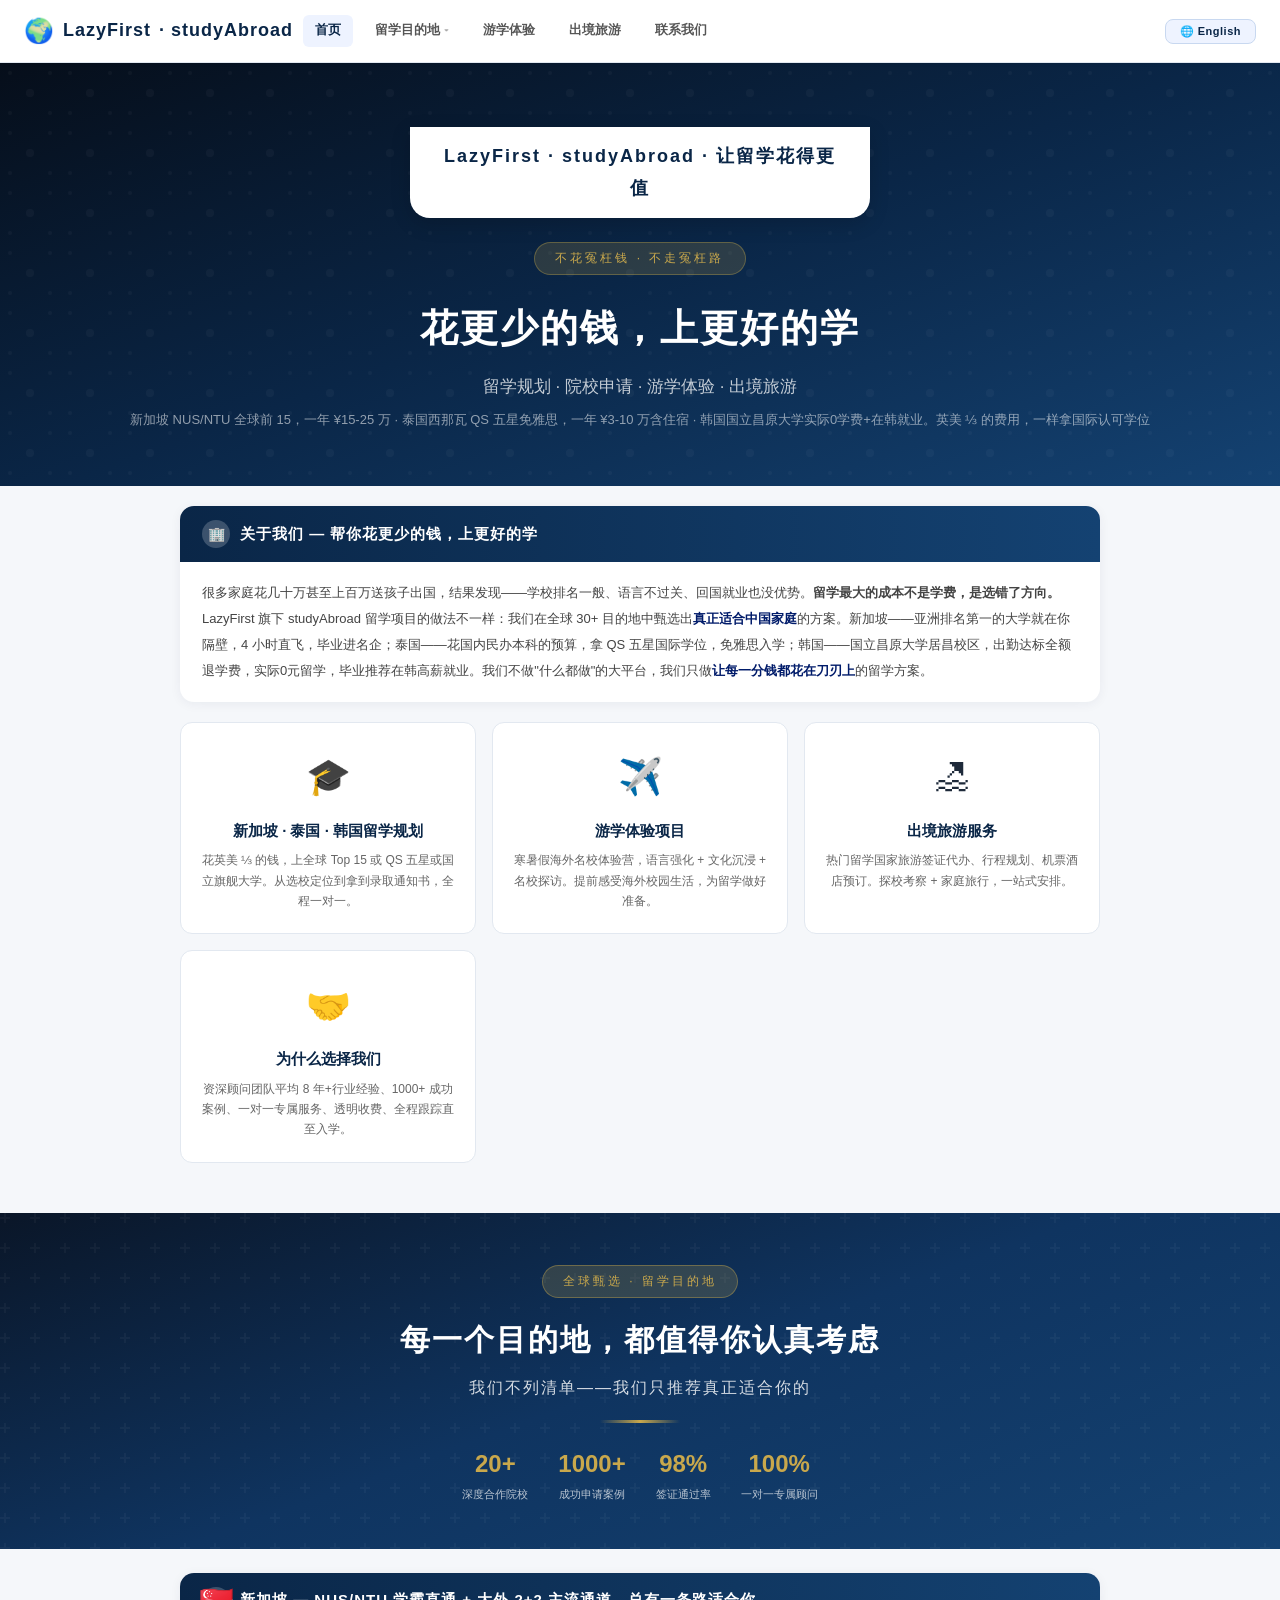
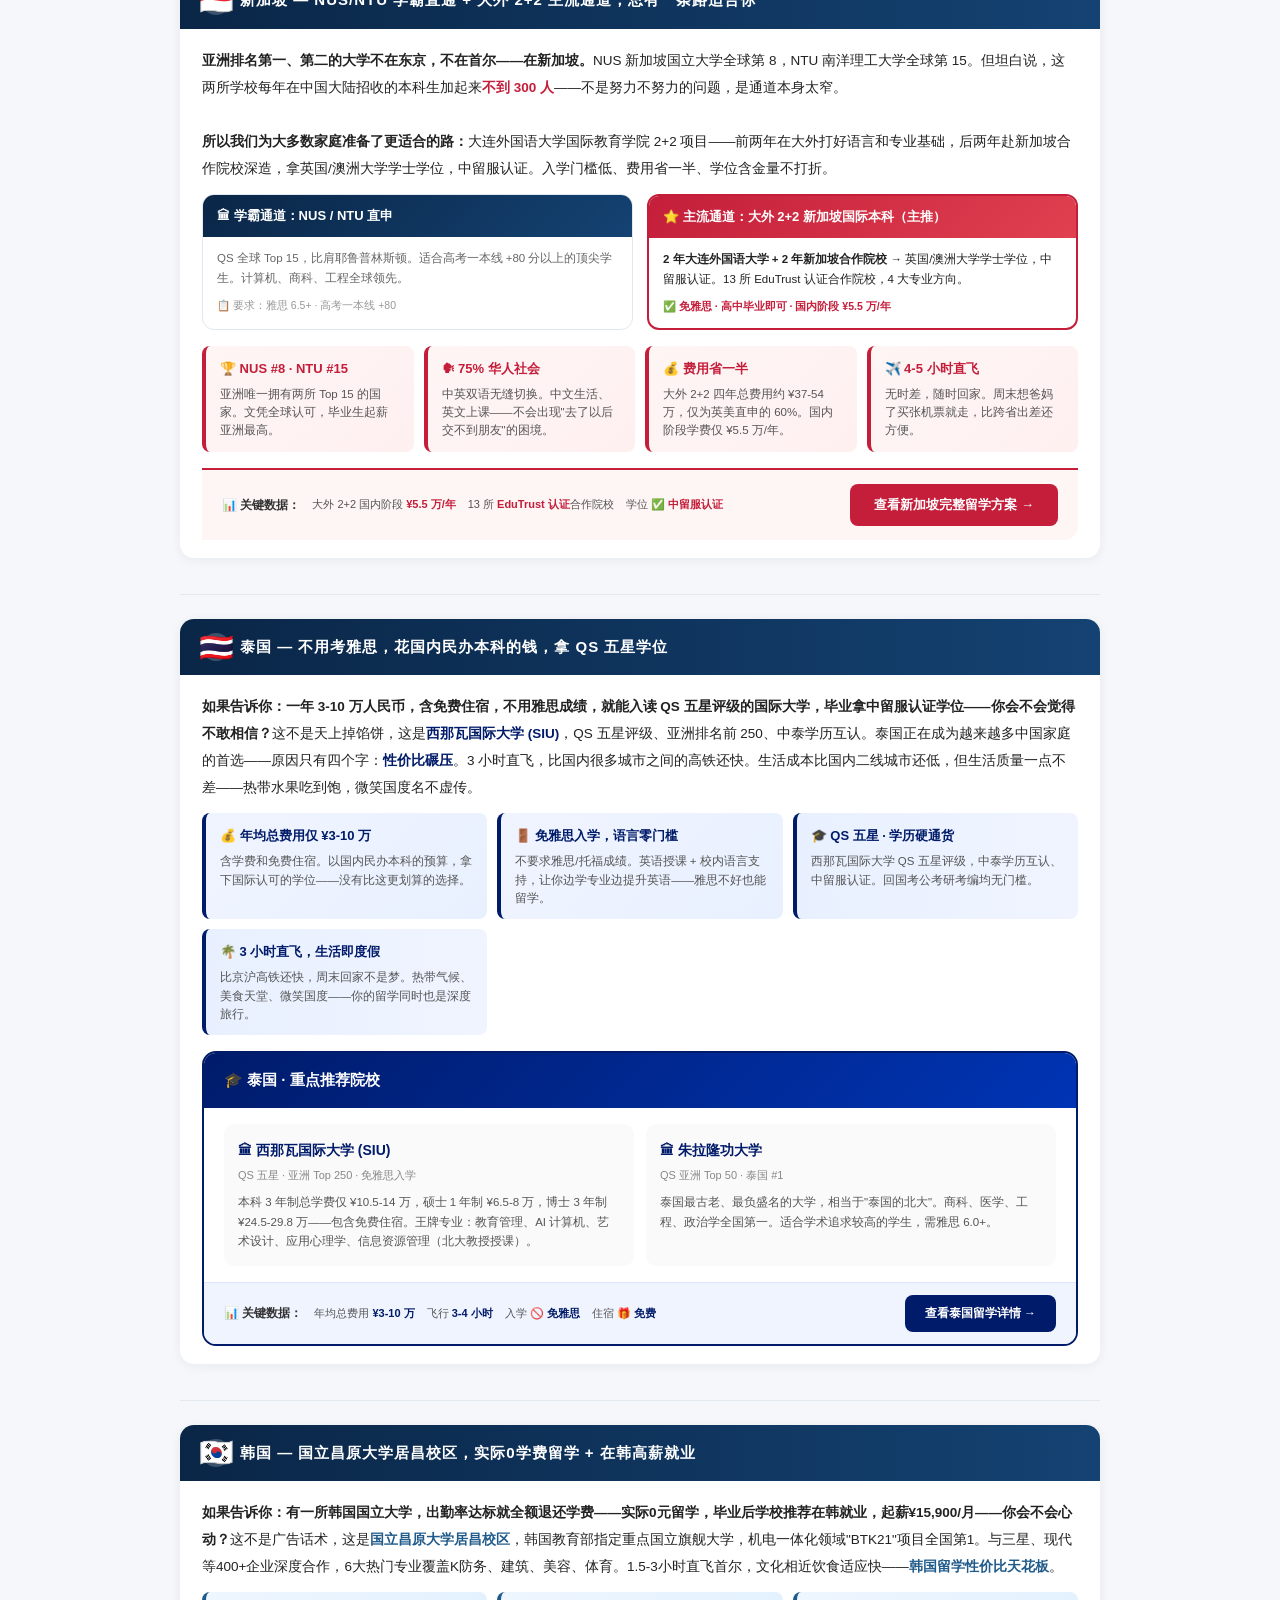
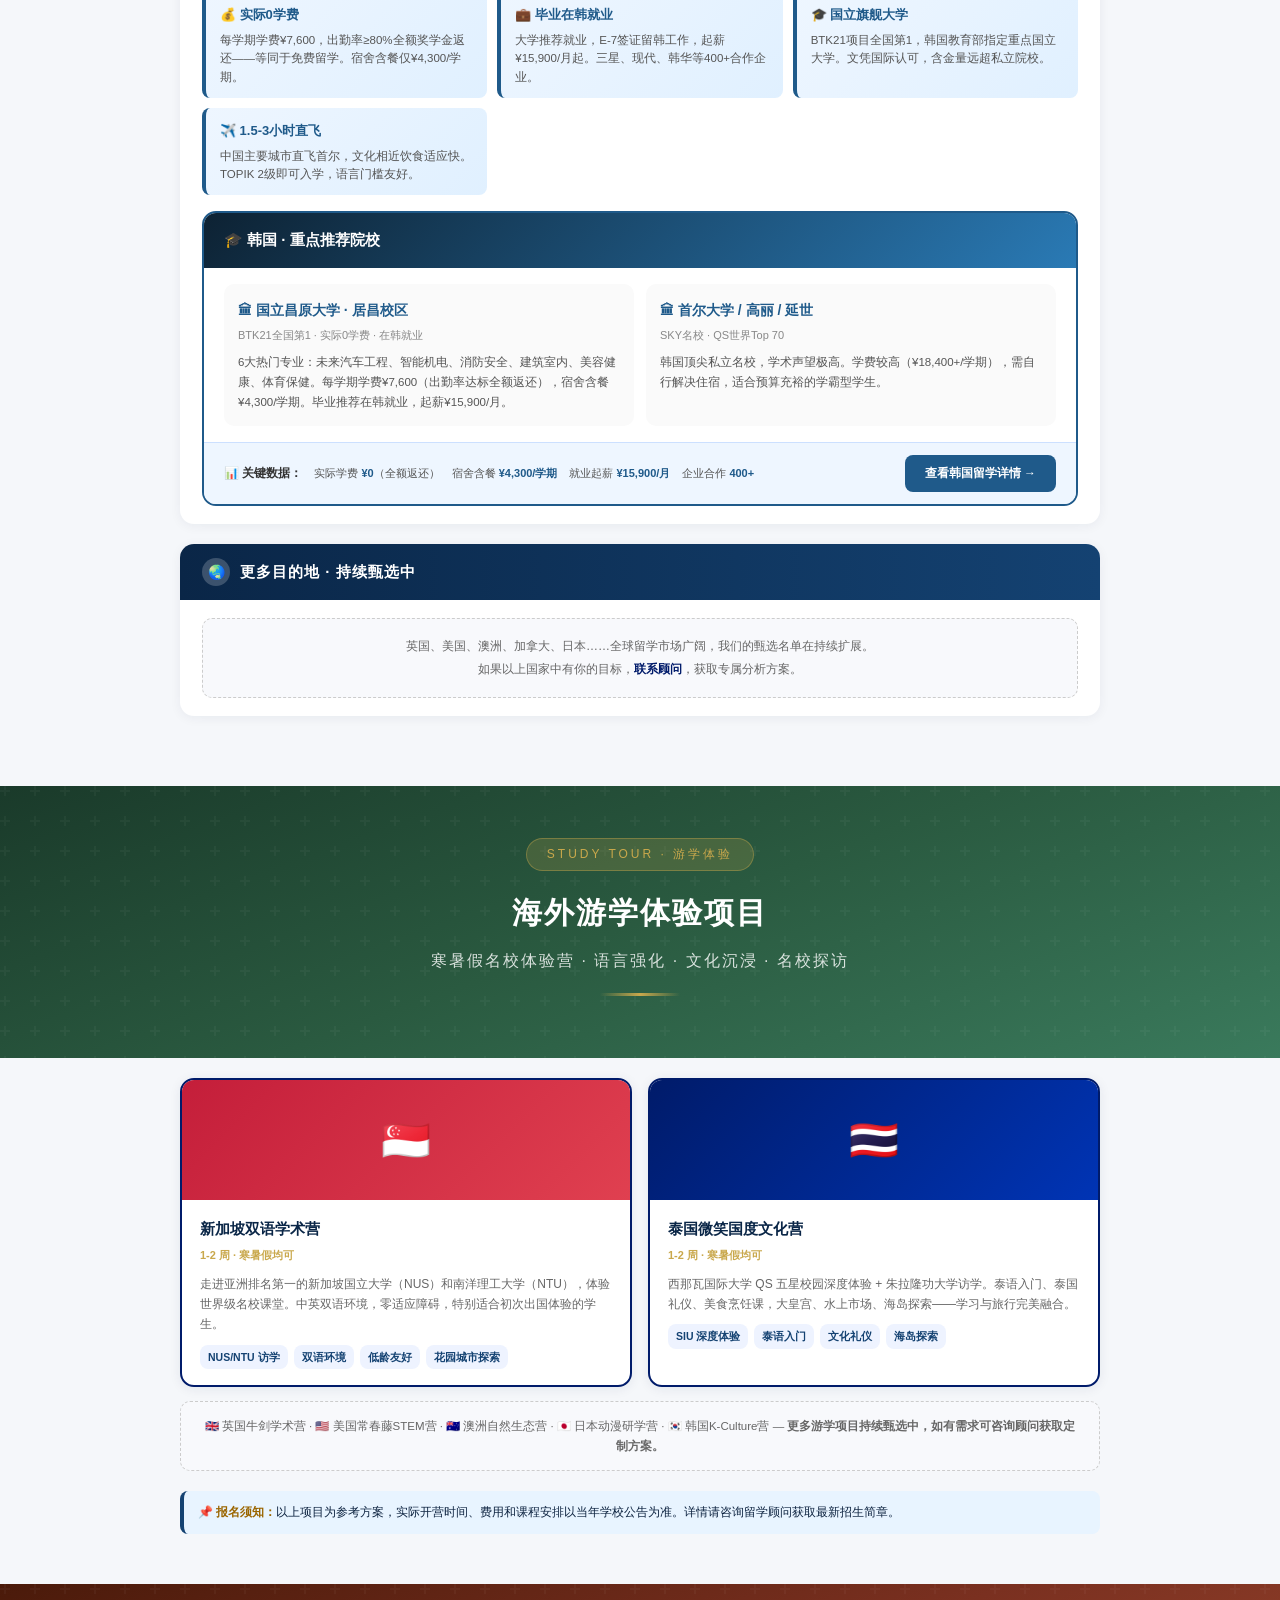
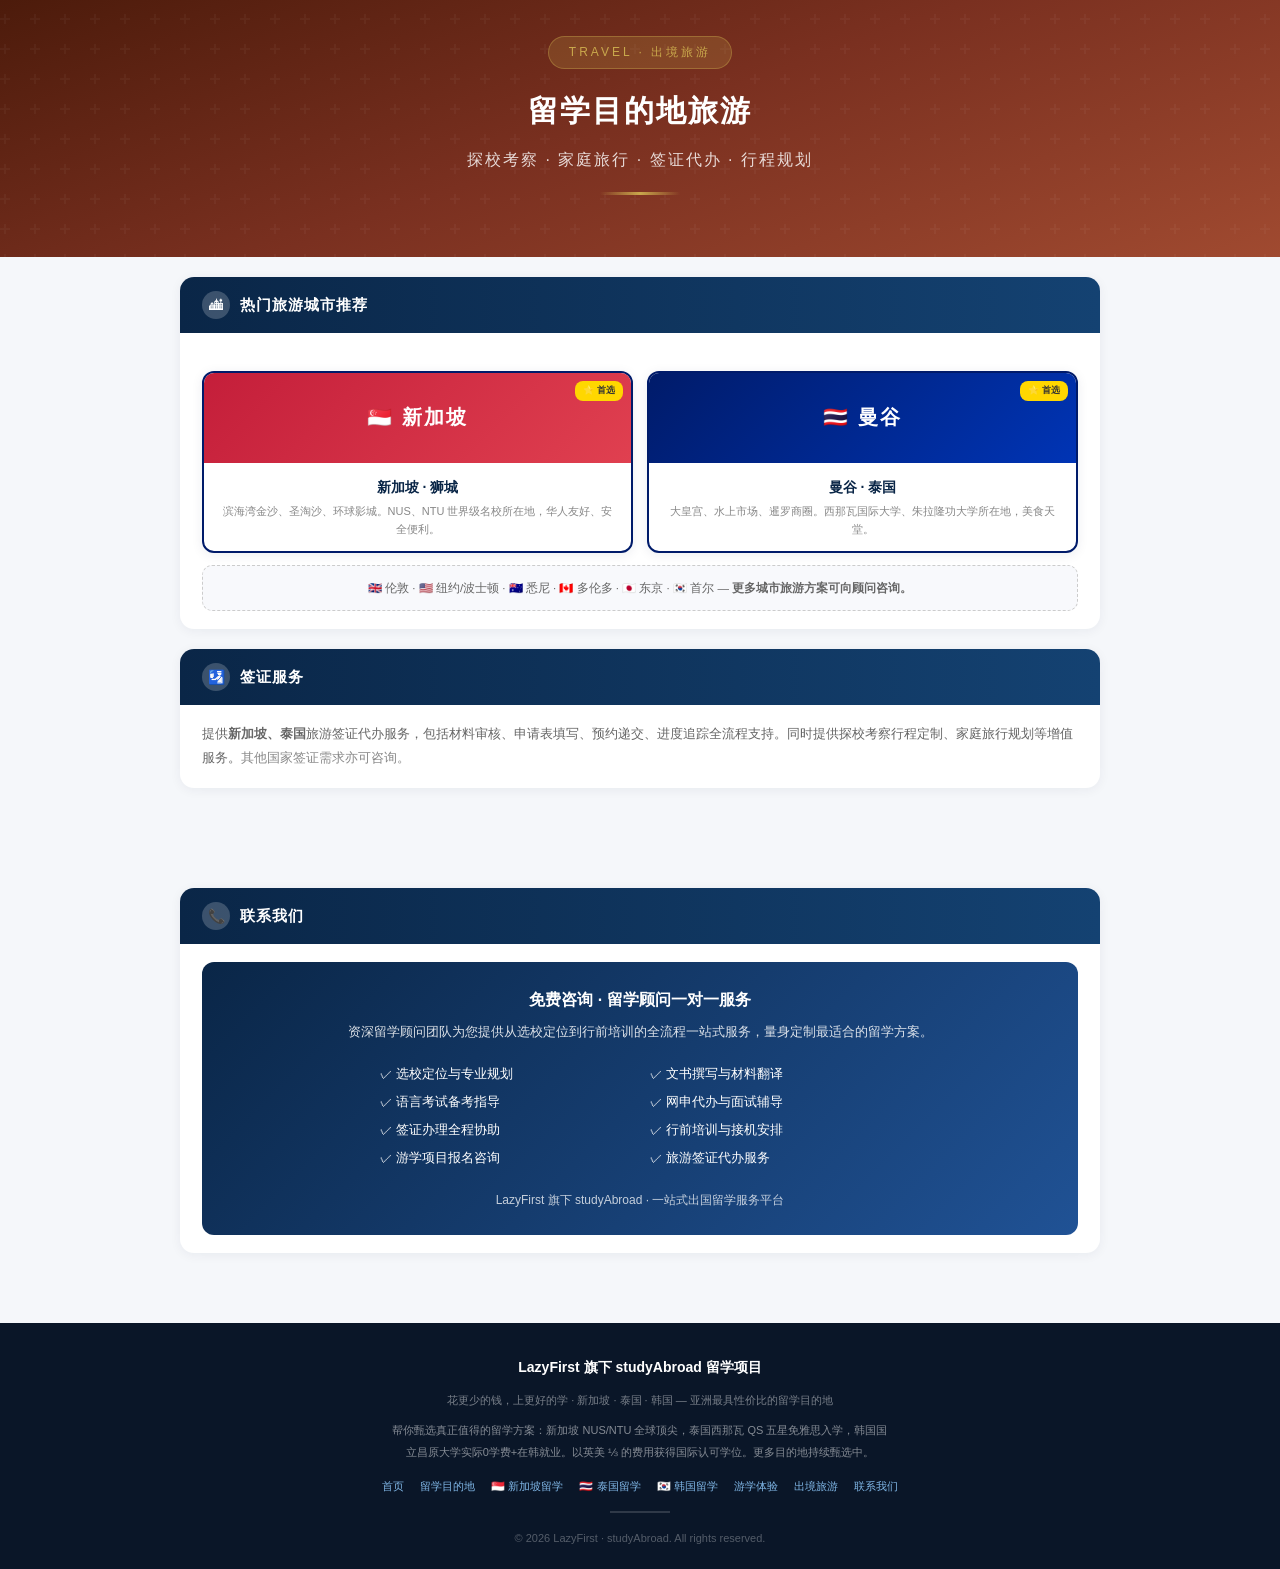
==== commit a9e75e98: "feat: 添加韩国留学目的地 + 全站货币统一为人民币 - 新建 schools/gnu.html: 国立昌原大学居昌校区详情页   (0学费/名校文凭/在韩就业¥15,900月起/6大专业) - " ====
--- a/index.html
+++ b/index.html
@@ -3,10 +3,10 @@
 <head>
 <meta charset="UTF-8">
 <meta name="viewport" content="width=device-width,initial-scale=1.0">
-<title>LazyFirst · studyAbroad — 花更少的钱，上更好的学 | 新加坡 · 泰国留学</title>
-<meta name="description" content="LazyFirst 旗下 studyAbroad 留学项目，帮你花更少的钱上更好的学。新加坡 NUS/NTU 全球前 15，一年 ¥15-25 万；泰国西那瓦 QS 五星免雅思，一年 ¥3-10 万含住宿。留学规划、院校申请、游学体验一站式服务。">
+<title>LazyFirst · studyAbroad — 花更少的钱，上更好的学 | 新加坡 · 泰国 · 韩国留学</title>
+<meta name="description" content="LazyFirst 旗下 studyAbroad 留学项目，帮你花更少的钱上更好的学。新加坡 NUS/NTU 全球前 15，一年 ¥15-25 万；泰国西那瓦 QS 五星免雅思，一年 ¥3-10 万含住宿；韩国国立昌原大学实际0学费+在韩就业。留学规划、院校申请、游学体验一站式服务。">
 <meta property="og:title" content="LazyFirst · studyAbroad — 花更少的钱，上更好的学">
-<meta property="og:description" content="新加坡 NUS/NTU 全球顶尖，泰国西那瓦 QS 五星免雅思。用英美 ⅓ 的费用，拿国际认可的学位。">
+<meta property="og:description" content="新加坡 NUS/NTU 全球顶尖，泰国西那瓦 QS 五星免雅思，韩国国立昌原大学0学费+就业。用英美 ⅓ 的费用，拿国际认可的学位。">
 <meta property="og:type" content="website">
 <link rel="stylesheet" href="css/style.css">
 <style>
@@ -22,7 +22,7 @@
   "@context": "https://schema.org",
   "@type": "EducationalOrganization",
   "name": "LazyFirst 旗下 studyAbroad 一站式出国留学服务平台",
-  "description": "帮你花更少的钱上更好的学。新加坡 NUS/NTU 全球顶尖，泰国西那瓦 QS 五星免雅思入学，留学规划院校申请游学体验一站式服务",
+  "description": "帮你花更少的钱上更好的学。新加坡 NUS/NTU 全球顶尖，泰国西那瓦 QS 五星免雅思入学，韩国国立昌原大学实际0学费+在韩就业，留学规划院校申请游学体验一站式服务",
   "address": {"@type": "PostalAddress","addressCountry": "CN"}
 }
 </script>
@@ -41,6 +41,7 @@
       <div class="dropdown-menu">
         <a href="schools/sg.html">🇸🇬 <span class="zh-text">新加坡留学</span><span class="en-text">Singapore</span> <span style="font-size:10px;color:#e6a817;">⭐ 甄选</span></a>
         <a href="schools/th.html">🇹🇭 <span class="zh-text">泰国留学</span><span class="en-text">Thailand</span> <span style="font-size:10px;color:#e6a817;">⭐ 甄选</span></a>
+        <a href="schools/kr.html">🇰🇷 <span class="zh-text">韩国留学</span><span class="en-text">Korea</span> <span style="font-size:10px;color:#e6a817;">⭐ 甄选</span></a>
       </div>
     </div>
     <a href="#tours"><span class="zh-text">游学体验</span><span class="en-text">Study Tours</span></a>
@@ -60,22 +61,22 @@
     <div class="hp-badge">不花冤枉钱 · 不走冤枉路</div>
     <h1>花更少的钱，上更好的学</h1>
     <div class="hp-sub">留学规划 · 院校申请 · 游学体验 · 出境旅游</div>
-    <div class="hp-tagline">新加坡 NUS/NTU 全球前 15，一年 ¥15-25 万 · 泰国西那瓦 QS 五星免雅思，一年 ¥3-10 万含住宿。英美 ⅓ 的费用，一样拿国际认可学位</div>
+    <div class="hp-tagline">新加坡 NUS/NTU 全球前 15，一年 ¥15-25 万 · 泰国西那瓦 QS 五星免雅思，一年 ¥3-10 万含住宿 · 韩国国立昌原大学实际0学费+在韩就业。英美 ⅓ 的费用，一样拿国际认可学位</div>
   </div>
 
   <div class="container">
     <div class="section" style="margin-top:20px;">
       <div class="section-header"><div class="ic">🏢</div><h3>关于我们 — 帮你花更少的钱，上更好的学</h3></div>
       <div class="section-body">
-        <p style="font-size:13px;color:#444;line-height:2;">很多家庭花几十万甚至上百万送孩子出国，结果发现——学校排名一般、语言不过关、回国就业也没优势。<strong>留学最大的成本不是学费，是选错了方向。</strong>LazyFirst 旗下 studyAbroad 留学项目的做法不一样：我们在全球 30+ 目的地中甄选出<strong style="color:#001b6a;">真正适合中国家庭</strong>的方案。新加坡——亚洲排名第一的大学就在你隔壁，4 小时直飞，毕业进名企；泰国——花国内民办本科的预算，拿 QS 五星国际学位，免雅思入学。我们不做"什么都做"的大平台，我们只做<strong style="color:#001b6a;">让每一分钱都花在刀刃上</strong>的留学方案。</p>
+        <p style="font-size:13px;color:#444;line-height:2;">很多家庭花几十万甚至上百万送孩子出国，结果发现——学校排名一般、语言不过关、回国就业也没优势。<strong>留学最大的成本不是学费，是选错了方向。</strong>LazyFirst 旗下 studyAbroad 留学项目的做法不一样：我们在全球 30+ 目的地中甄选出<strong style="color:#001b6a;">真正适合中国家庭</strong>的方案。新加坡——亚洲排名第一的大学就在你隔壁，4 小时直飞，毕业进名企；泰国——花国内民办本科的预算，拿 QS 五星国际学位，免雅思入学；韩国——国立昌原大学居昌校区，出勤达标全额退学费，实际0元留学，毕业推荐在韩高薪就业。我们不做"什么都做"的大平台，我们只做<strong style="color:#001b6a;">让每一分钱都花在刀刃上</strong>的留学方案。</p>
       </div>
     </div>
 
     <div class="co-grid">
       <div class="co-card">
         <div class="co-icon">🎓</div>
-        <h4>新加坡 · 泰国留学规划</h4>
-        <p>花英美 ⅓ 的钱，上全球 Top 15 或 QS 五星的学校。从选校定位到拿到录取通知书，全程一对一。</p>
+        <h4>新加坡 · 泰国 · 韩国留学规划</h4>
+        <p>花英美 ⅓ 的钱，上全球 Top 15 或 QS 五星或国立旗舰大学。从选校定位到拿到录取通知书，全程一对一。</p>
       </div>
       <div class="co-card">
         <div class="co-icon">✈️</div>
@@ -238,13 +239,74 @@
       </div>
     </div>
 
+    <div class="section-divider"></div>
+
+    <!-- ═══════ 🇰🇷 韩国 ═══════ -->
+    <div class="section" style="margin-top:20px;">
+      <div class="section-header">
+        <div class="ic" style="font-size:28px;">🇰🇷</div>
+        <h3>韩国 — 国立昌原大学居昌校区，实际0学费留学 + 在韩高薪就业</h3>
+      </div>
+      <div class="section-body">
+        <!-- 销售话术 -->
+        <p style="font-size:13.5px;color:#222;line-height:2;margin-bottom:12px;">
+          <strong>如果告诉你：有一所韩国国立大学，出勤率达标就全额退还学费——实际0元留学，毕业后学校推荐在韩就业，起薪¥15,900/月——你会不会心动？</strong>这不是广告话术，这是<strong style="color:#1f5a8a;">国立昌原大学居昌校区</strong>，韩国教育部指定重点国立旗舰大学，机电一体化领域"BTK21"项目全国第1。与三星、现代等400+企业深度合作，6大热门专业覆盖K防务、建筑、美容、体育。1.5-3小时直飞首尔，文化相近饮食适应快——<strong style="color:#1f5a8a;">韩国留学性价比天花板</strong>。
+        </p>
+
+        <!-- 为什么韩国 — 核心卖点 -->
+        <div style="display:grid;grid-template-columns:repeat(auto-fit,minmax(240px,1fr));gap:10px;margin-bottom:16px;">
+          <div style="background:linear-gradient(135deg,#eef6ff,#e0f0ff);border-left:4px solid #1f5a8a;padding:12px 14px;border-radius:8px;">
+            <div style="font-weight:700;font-size:13px;color:#1f5a8a;margin-bottom:4px;">💰 实际0学费</div>
+            <div style="font-size:11.5px;color:#555;line-height:1.6;">每学期学费¥7,600，出勤率≥80%全额奖学金返还——等同于免费留学。宿舍含餐仅¥4,300/学期。</div>
+          </div>
+          <div style="background:linear-gradient(135deg,#eef6ff,#e0f0ff);border-left:4px solid #1f5a8a;padding:12px 14px;border-radius:8px;">
+            <div style="font-weight:700;font-size:13px;color:#1f5a8a;margin-bottom:4px;">💼 毕业在韩就业</div>
+            <div style="font-size:11.5px;color:#555;line-height:1.6;">大学推荐就业，E-7签证留韩工作，起薪¥15,900/月起。三星、现代、韩华等400+合作企业。</div>
+          </div>
+          <div style="background:linear-gradient(135deg,#eef6ff,#e0f0ff);border-left:4px solid #1f5a8a;padding:12px 14px;border-radius:8px;">
+            <div style="font-weight:700;font-size:13px;color:#1f5a8a;margin-bottom:4px;">🎓 国立旗舰大学</div>
+            <div style="font-size:11.5px;color:#555;line-height:1.6;">BTK21项目全国第1，韩国教育部指定重点国立大学。文凭国际认可，含金量远超私立院校。</div>
+          </div>
+          <div style="background:linear-gradient(135deg,#eef6ff,#e0f0ff);border-left:4px solid #1f5a8a;padding:12px 14px;border-radius:8px;">
+            <div style="font-weight:700;font-size:13px;color:#1f5a8a;margin-bottom:4px;">✈️ 1.5-3小时直飞</div>
+            <div style="font-size:11.5px;color:#555;line-height:1.6;">中国主要城市直飞首尔，文化相近饮食适应快。TOPIK 2级即可入学，语言门槛友好。</div>
+          </div>
+        </div>
+
+        <!-- 推荐项目 -->
+        <div style="background:#fff;border:2px solid #1f5a8a;border-radius:14px;overflow:hidden;">
+          <div style="background:linear-gradient(135deg,#0d2233,#2a7ab5);padding:14px 20px;color:#fff;font-size:15px;font-weight:700;">🎓 韩国 · 重点推荐院校</div>
+          <div style="padding:16px 20px;display:grid;grid-template-columns:repeat(auto-fit,minmax(260px,1fr));gap:12px;">
+            <div style="background:#fafafa;border-radius:10px;padding:14px;">
+              <div style="font-weight:700;font-size:14px;color:#1f5a8a;">🏛 国立昌原大学 · 居昌校区</div>
+              <div style="font-size:11px;color:#888;margin:4px 0;">BTK21全国第1 · 实际0学费 · 在韩就业</div>
+              <p style="font-size:11.5px;color:#555;line-height:1.7;margin:8px 0 0;">6大热门专业：未来汽车工程、智能机电、消防安全、建筑室内、美容健康、体育保健。每学期学费¥7,600（出勤率达标全额返还），宿舍含餐¥4,300/学期。毕业推荐在韩就业，起薪¥15,900/月。</p>
+            </div>
+            <div style="background:#fafafa;border-radius:10px;padding:14px;">
+              <div style="font-weight:700;font-size:14px;color:#1f5a8a;">🏛 首尔大学 / 高丽 / 延世</div>
+              <div style="font-size:11px;color:#888;margin:4px 0;">SKY名校 · QS世界Top 70</div>
+              <p style="font-size:11.5px;color:#555;line-height:1.7;margin:8px 0 0;">韩国顶尖私立名校，学术声望极高。学费较高（¥18,400+/学期），需自行解决住宿，适合预算充裕的学霸型学生。</p>
+            </div>
+          </div>
+          <div style="background:#eef6ff;padding:12px 20px;border-top:1px solid #cce0ff;display:flex;align-items:center;flex-wrap:wrap;gap:12px;">
+            <div style="font-size:12px;color:#333;font-weight:700;">📊 关键数据：</div>
+            <div style="font-size:11px;color:#555;">实际学费 <strong style="color:#1f5a8a;">¥0</strong>（全额返还）</div>
+            <div style="font-size:11px;color:#555;">宿舍含餐 <strong style="color:#1f5a8a;">¥4,300/学期</strong></div>
+            <div style="font-size:11px;color:#555;">就业起薪 <strong style="color:#1f5a8a;">¥15,900/月</strong></div>
+            <div style="font-size:11px;color:#555;">企业合作 <strong style="color:#1f5a8a;">400+</strong></div>
+            <a href="schools/kr.html" style="margin-left:auto;background:#1f5a8a;color:#fff;padding:8px 20px;border-radius:8px;text-decoration:none;font-size:12px;font-weight:700;">查看韩国留学详情 →</a>
+          </div>
+        </div>
+      </div>
+    </div>
+
     <!-- ══ 更多目的地 ══ -->
     <div class="section" style="margin-top:16px;">
       <div class="section-header"><div class="ic">🌏</div><h3>更多目的地 · 持续甄选中</h3></div>
       <div class="section-body">
         <div style="background:#f8f9fc;border:1px dashed #ccc;border-radius:10px;padding:16px 20px;text-align:center;">
           <p style="font-size:12px;color:#666;line-height:1.9;margin:0;">
-            英国、美国、澳洲、加拿大、日本、韩国……全球留学市场广阔，我们的甄选名单在持续扩展。<br>如果以上国家中有你的目标，<strong style="color:#001b6a;">联系顾问</strong>，获取专属分析方案。
+            英国、美国、澳洲、加拿大、日本……全球留学市场广阔，我们的甄选名单在持续扩展。<br>如果以上国家中有你的目标，<strong style="color:#001b6a;">联系顾问</strong>，获取专属分析方案。
           </p>
         </div>
       </div>
@@ -368,19 +430,19 @@
     <div class="hp-badge">No Waste. No Detours.</div>
     <h1>Better Schools. Less Money.</h1>
     <div class="hp-sub">Study Planning · University Applications · Study Tours · Travel</div>
-    <div class="hp-tagline">Singapore NUS/NTU Global Top 15, ¥150-250K/year · Thailand SIU QS 5-Star, No IELTS, ¥30-100K/year incl. housing. Internationally recognized degrees at ⅓ the cost of UK/US</div>
+    <div class="hp-tagline">Singapore NUS/NTU Global Top 15, ¥150-250K/year · Thailand SIU QS 5-Star, No IELTS, ¥30-100K/year incl. housing · Korea GNU, ¥0 tuition + employment in Korea. Internationally recognized degrees at ⅓ the cost of UK/US</div>
   </div>
 
   <div class="container">
     <div class="section" style="margin-top:20px;">
       <div class="section-header"><div class="ic">🏢</div><h3>About Us — Better Schools, Less Money</h3></div>
       <div class="section-body">
-        <p style="font-size:13px;color:#444;line-height:2;">Too many families spend hundreds of thousands on study abroad — only to end up at a mediocre school, struggling with language, with no career advantage back home. <strong>The biggest cost of studying abroad isn't tuition — it's picking the wrong path.</strong> LazyFirst's studyAbroad program does things differently. We've evaluated 30+ global destinations and hand-picked the ones that <strong style="color:#001b6a;">truly deliver for Chinese families</strong>. Singapore — Asia's #1 university is right next door, 4-hour flight, straight into top companies. Thailand — get a QS 5-Star international degree at the cost of a Chinese private college, zero language test required. We're not a "do-everything" platform. We're the platform that makes <strong style="color:#001b6a;">every yuan count</strong>.</p>
+        <p style="font-size:13px;color:#444;line-height:2;">Too many families spend hundreds of thousands on study abroad — only to end up at a mediocre school, struggling with language, with no career advantage back home. <strong>The biggest cost of studying abroad isn't tuition — it's picking the wrong path.</strong> LazyFirst's studyAbroad program does things differently. We've evaluated 30+ global destinations and hand-picked the ones that <strong style="color:#001b6a;">truly deliver for Chinese families</strong>. Singapore — Asia's #1 university is right next door, 4-hour flight, straight into top companies. Thailand — get a QS 5-Star international degree at the cost of a Chinese private college, zero language test required. Korea — Changwon National University, full tuition refund with 80% attendance, zero-cost study abroad with guaranteed employment in Korea. We're not a "do-everything" platform. We're the platform that makes <strong style="color:#001b6a;">every yuan count</strong>.</p>
       </div>
     </div>
 
     <div class="co-grid">
-      <div class="co-card"><div class="co-icon">🎓</div><h4>Singapore & Thailand Planning</h4><p>Top 15 global or QS 5-Star schools at ⅓ the cost of UK/US. From school selection to offer letters — one-on-one, start to finish.</p></div>
+      <div class="co-card"><div class="co-icon">🎓</div><h4>Singapore · Thailand · Korea Planning</h4><p>Top 15 global, QS 5-Star, or national flagship universities at ⅓ the cost of UK/US. From school selection to offer letters — one-on-one, start to finish.</p></div>
       <div class="co-card"><div class="co-icon">✈️</div><h4>Study Tour Programs</h4><p>Summer/winter camps at world-class universities. Language immersion + cultural experience + campus tours to preview your future.</p></div>
       <div class="co-card"><div class="co-icon">🏖</div><h4>Travel Services</h4><p>Visa assistance, itinerary planning, flight & hotel booking for popular study destinations. Campus visits + family trips combined.</p></div>
       <div class="co-card"><div class="co-icon">🤝</div><h4>Why Choose Us</h4><p>8+ years average counselor experience, 1000+ successful cases, one-on-one dedicated service, transparent pricing, full tracking until enrollment.</p></div>
@@ -522,12 +584,70 @@
       </div>
     </div>
 
+    <div class="section-divider"></div>
+
+    <!-- ═══════ 🇰🇷 Korea ═══════ -->
+    <div class="section" style="margin-top:20px;">
+      <div class="section-header">
+        <div class="ic" style="font-size:28px;">🇰🇷</div>
+        <h3>Korea — Changwon National University: Zero Tuition + Employment in Korea</h3>
+      </div>
+      <div class="section-body">
+        <p style="font-size:13.5px;color:#222;line-height:2;margin-bottom:12px;">
+          <strong>What if we told you: a Korean national university that refunds 100% of tuition when you hit 80% attendance — zero-cost study abroad — with guaranteed job placement in Korea starting at ¥15,900/month?</strong> This isn't a sales pitch. It's <strong style="color:#1f5a8a;">Changwon National University, Geochang Campus</strong> — a Korean Ministry of Education designated flagship national university, ranked #1 nationwide in mechatronics under the "BTK21" program. Deep partnerships with 400+ companies including Samsung and Hyundai. 6 high-demand majors spanning K-Defense, Architecture, Beauty, and Sports. 1.5-3 hour direct flight from China — <strong style="color:#1f5a8a;">the ultimate value-for-money in Korean study abroad</strong>.
+        </p>
+
+        <div style="display:grid;grid-template-columns:repeat(auto-fit,minmax(240px,1fr));gap:10px;margin-bottom:16px;">
+          <div style="background:linear-gradient(135deg,#eef6ff,#e0f0ff);border-left:4px solid #1f5a8a;padding:12px 14px;border-radius:8px;">
+            <div style="font-weight:700;font-size:13px;color:#1f5a8a;margin-bottom:4px;">💰 Zero Tuition</div>
+            <div style="font-size:11.5px;color:#555;line-height:1.6;">Tuition ¥7,600/semester — 100% refunded as scholarship with ≥80% attendance. Dormitory with meals only ¥4,300/semester.</div>
+          </div>
+          <div style="background:linear-gradient(135deg,#eef6ff,#e0f0ff);border-left:4px solid #1f5a8a;padding:12px 14px;border-radius:8px;">
+            <div style="font-weight:700;font-size:13px;color:#1f5a8a;margin-bottom:4px;">💼 Job in Korea</div>
+            <div style="font-size:11.5px;color:#555;line-height:1.6;">University-recommended employment, E-7 visa to work in Korea, starting salary ¥15,900+/month. Samsung, Hyundai, Hanwha among 400+ partners.</div>
+          </div>
+          <div style="background:linear-gradient(135deg,#eef6ff,#e0f0ff);border-left:4px solid #1f5a8a;padding:12px 14px;border-radius:8px;">
+            <div style="font-weight:700;font-size:13px;color:#1f5a8a;margin-bottom:4px;">🎓 National Flagship</div>
+            <div style="font-size:11.5px;color:#555;line-height:1.6;">BTK21 #1 nationwide, Ministry of Education designated key national university. Internationally recognized degree, far exceeding private institutions.</div>
+          </div>
+          <div style="background:linear-gradient(135deg,#eef6ff,#e0f0ff);border-left:4px solid #1f5a8a;padding:12px 14px;border-radius:8px;">
+            <div style="font-weight:700;font-size:13px;color:#1f5a8a;margin-bottom:4px;">✈️ 1.5-3 hr direct flight</div>
+            <div style="font-size:11.5px;color:#555;line-height:1.6;">Direct flights from major Chinese cities to Seoul. Similar culture, easy food adaptation. TOPIK Level 2 entry — friendly language barrier.</div>
+          </div>
+        </div>
+
+        <div style="background:#fff;border:2px solid #1f5a8a;border-radius:14px;overflow:hidden;">
+          <div style="background:linear-gradient(135deg,#0d2233,#2a7ab5);padding:14px 20px;color:#fff;font-size:15px;font-weight:700;">🎓 Korea · Featured Schools</div>
+          <div style="padding:16px 20px;display:grid;grid-template-columns:repeat(auto-fit,minmax(260px,1fr));gap:12px;">
+            <div style="background:#fafafa;border-radius:10px;padding:14px;">
+              <div style="font-weight:700;font-size:14px;color:#1f5a8a;">🏛 Changwon National University · Geochang</div>
+              <div style="font-size:11px;color:#888;margin:4px 0;">BTK21 #1 · Zero Tuition · Employment in Korea</div>
+              <p style="font-size:11.5px;color:#555;line-height:1.7;margin:8px 0 0;">6 high-demand majors: Future Automotive, Smart Mechatronics, Fire Safety, Architecture & Interior, Beauty & Health, Sports & Health. Tuition ¥7,600/semester (100% refunded with attendance), dormitory with meals ¥4,300/semester. Graduate employment in Korea from ¥15,900/month.</p>
+            </div>
+            <div style="background:#fafafa;border-radius:10px;padding:14px;">
+              <div style="font-weight:700;font-size:14px;color:#1f5a8a;">🏛 SNU / Korea / Yonsei</div>
+              <div style="font-size:11px;color:#888;margin:4px 0;">SKY Universities · QS World Top 70</div>
+              <p style="font-size:11.5px;color:#555;line-height:1.7;margin:8px 0 0;">Korea's top private universities, highest academic prestige. Higher tuition (¥18,400+/semester), self-arranged housing — best for well-funded top students.</p>
+            </div>
+          </div>
+          <div style="background:#eef6ff;padding:12px 20px;border-top:1px solid #cce0ff;display:flex;align-items:center;flex-wrap:wrap;gap:12px;">
+            <div style="font-size:12px;color:#333;font-weight:700;">📊 At a Glance:</div>
+            <div style="font-size:11px;color:#555;">Tuition <strong style="color:#1f5a8a;">¥0</strong> (full refund)</div>
+            <div style="font-size:11px;color:#555;">Dorm+Meals <strong style="color:#1f5a8a;">¥4,300/sem</strong></div>
+            <div style="font-size:11px;color:#555;">Starting Salary <strong style="color:#1f5a8a;">¥15,900/mo</strong></div>
+            <div style="font-size:11px;color:#555;">Partners <strong style="color:#1f5a8a;">400+</strong></div>
+            <a href="schools/kr.html" style="margin-left:auto;background:#1f5a8a;color:#fff;padding:8px 20px;border-radius:8px;text-decoration:none;font-size:12px;font-weight:700;">Explore Korea →</a>
+          </div>
+        </div>
+      </div>
+    </div>
+
     <div class="section" style="margin-top:16px;">
       <div class="section-header"><div class="ic">🌏</div><h3>More Destinations · Always Curating</h3></div>
       <div class="section-body">
         <div style="background:#f8f9fc;border:1px dashed #ccc;border-radius:10px;padding:16px 20px;text-align:center;">
           <p style="font-size:12px;color:#666;line-height:1.9;margin:0;">
-            UK, US, Australia, Canada, Japan, Korea… the global landscape is vast, and our curated list keeps growing.<br>If one of these is your target, <strong style="color:#001b6a;">talk to a counselor</strong> for a personalized analysis.
+            UK, US, Australia, Canada, Japan… the global landscape is vast, and our curated list keeps growing.<br>If one of these is your target, <strong style="color:#001b6a;">talk to a counselor</strong> for a personalized analysis.
           </p>
         </div>
       </div>
@@ -634,13 +754,14 @@
 <!-- ══ Footer ══ -->
 <footer>
   <div class="ft-company">LazyFirst 旗下 studyAbroad 留学项目</div>
-  <div class="ft-reg">花更少的钱，上更好的学 · 新加坡 & 泰国 — 亚洲最具性价比的留学目的地</div>
-  <div class="ft-address">帮你甄选真正值得的留学方案：新加坡 NUS/NTU 全球顶尖，泰国西那瓦 QS 五星免雅思入学。以英美 ⅓ 的费用获得国际认可学位。更多目的地持续甄选中。</div>
+  <div class="ft-reg">花更少的钱，上更好的学 · 新加坡 · 泰国 · 韩国 — 亚洲最具性价比的留学目的地</div>
+  <div class="ft-address">帮你甄选真正值得的留学方案：新加坡 NUS/NTU 全球顶尖，泰国西那瓦 QS 五星免雅思入学，韩国国立昌原大学实际0学费+在韩就业。以英美 ⅓ 的费用获得国际认可学位。更多目的地持续甄选中。</div>
   <div class="ft-links">
     <a href="#home">首页</a>
     <a href="#destinations">留学目的地</a>
     <a href="schools/sg.html">🇸🇬 新加坡留学</a>
     <a href="schools/th.html">🇹🇭 泰国留学</a>
+    <a href="schools/kr.html">🇰🇷 韩国留学</a>
     <a href="#tours">游学体验</a>
     <a href="#travel">出境旅游</a>
     <a href="#contact">联系我们</a>
